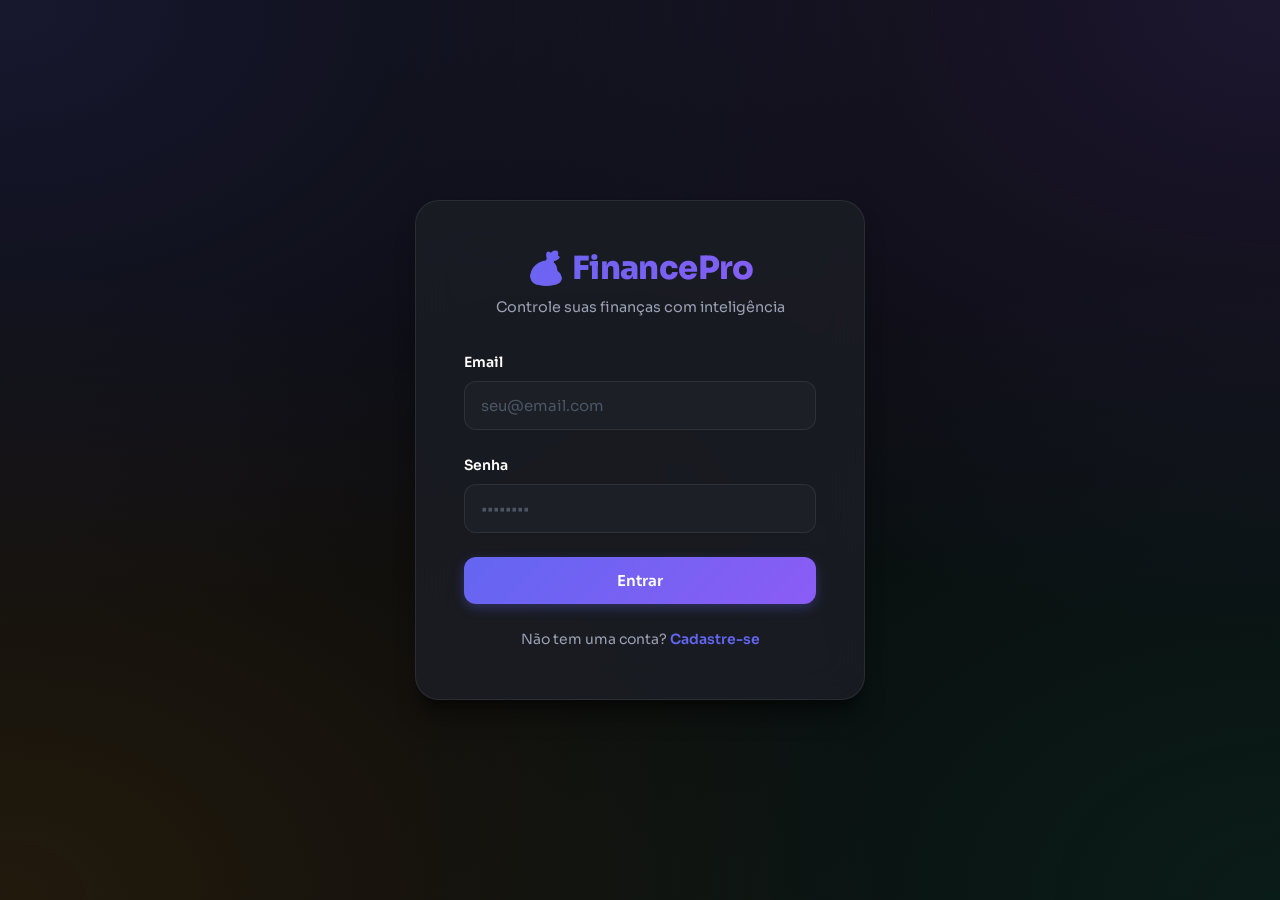
==== frontend/dashboard.html @ 93c3a5b0 "FinancePro completo" ====
<!DOCTYPE html>
<html lang="pt-BR">
<head>
<meta charset="UTF-8">
<meta name="viewport" content="width=device-width, initial-scale=1.0">
<title>Dashboard - FinancePro</title>
<link rel="stylesheet" href="css/style.css">
<style>
:root{
  --bg1:#0A0B0D;--bg2:#13151A;--bg3:#1C1F26;--bg4:#252930;
  --accent:#6366F1;--green:#10B981;--red:#EF4444;--yellow:#F59E0B;--blue:#3B82F6;
  --t1:#fff;--t2:#9BA1B2;--t3:#6B7280;
  --border:rgba(255,255,255,.08);
}
*{margin:0;padding:0;box-sizing:border-box}
body{font-family:'Segoe UI',system-ui,sans-serif;background:var(--bg1);color:var(--t1);min-height:100vh}
a{text-decoration:none;color:inherit}

.layout{display:flex;min-height:100vh}

/* ── SIDEBAR ── */
.sidebar{width:260px;background:rgba(19,21,26,.97);border-right:1px solid var(--border);
  display:flex;flex-direction:column;position:fixed;top:0;left:0;height:100vh;overflow-y:auto;
  padding:1.5rem 1rem;z-index:50;backdrop-filter:blur(20px)}
.sb-logo{font-size:1.4rem;font-weight:800;background:linear-gradient(135deg,#6366F1,#8B5CF6);
  -webkit-background-clip:text;-webkit-text-fill-color:transparent;margin-bottom:4px}
.sb-sub{font-size:.7rem;color:var(--t3);text-transform:uppercase;letter-spacing:.08em;margin-bottom:2rem}
.sb-section-title{font-size:.7rem;color:var(--t3);text-transform:uppercase;letter-spacing:.06em;
  padding:0 .75rem;margin-bottom:.5rem}
.sb-nav{list-style:none;margin-bottom:1.5rem}
.sb-nav li a{display:flex;align-items:center;gap:.75rem;padding:.7rem .75rem;border-radius:.6rem;
  font-size:.9rem;font-weight:500;color:var(--t2);transition:all .2s;cursor:pointer}
.sb-nav li a:hover{background:var(--bg4);color:var(--t1)}
.sb-nav li a.active{background:var(--bg3);color:var(--t1);font-weight:600;border-left:3px solid var(--accent)}
.sb-icon{width:20px;text-align:center;font-size:1.1rem}
.sb-footer{margin-top:auto;border-top:1px solid var(--border);padding-top:1rem}
.sb-user{display:flex;align-items:center;gap:.75rem;padding:.75rem;background:var(--bg3);border-radius:.75rem}
.sb-avatar{width:38px;height:38px;border-radius:50%;background:linear-gradient(135deg,#6366F1,#8B5CF6);
  display:flex;align-items:center;justify-content:center;font-weight:700;font-size:1rem;
  color:#fff;flex-shrink:0;overflow:hidden}
.sb-avatar img{width:100%;height:100%;object-fit:cover;border-radius:50%}
.sb-uname{font-size:.85rem;font-weight:600;white-space:nowrap;overflow:hidden;text-overflow:ellipsis}
.sb-uemail{font-size:.73rem;color:var(--t2);white-space:nowrap;overflow:hidden;text-overflow:ellipsis}

/* ── MAIN ── */
.main{flex:1;margin-left:260px;padding:2rem;min-height:100vh}
.page{display:none}.page.active{display:block}
.page-header{display:flex;align-items:flex-start;justify-content:space-between;
  margin-bottom:1.5rem;gap:1rem;flex-wrap:wrap}
.page-title{font-size:1.8rem;font-weight:800}
.grad{background:linear-gradient(135deg,#6366F1,#8B5CF6);-webkit-background-clip:text;-webkit-text-fill-color:transparent}

/* ── PERIOD SELECTOR ── */
.period-bar{display:flex;align-items:center;gap:.75rem;margin-bottom:1.5rem;flex-wrap:wrap}
.period-tabs{display:flex;background:var(--bg3);border-radius:.75rem;padding:.3rem;gap:.3rem}
.p-tab{padding:.45rem 1rem;border:none;border-radius:.55rem;background:transparent;
  color:var(--t2);font-family:inherit;font-size:.82rem;font-weight:600;cursor:pointer;transition:all .2s;white-space:nowrap}
.p-tab.active{background:var(--accent);color:#fff;box-shadow:0 2px 8px rgba(99,102,241,.4)}
.period-nav{display:flex;align-items:center;gap:.5rem}
.period-nav button{width:32px;height:32px;border:1px solid var(--border);border-radius:.5rem;
  background:var(--bg3);color:var(--t1);cursor:pointer;font-size:1rem;
  display:flex;align-items:center;justify-content:center;transition:all .2s}
.period-nav button:hover{background:var(--bg4);border-color:rgba(255,255,255,.2)}
.period-label{font-weight:700;font-size:.95rem;min-width:200px;text-align:center;
  color:var(--t1);background:var(--bg3);padding:.45rem 1rem;border-radius:.6rem;
  border:1px solid var(--border)}
.period-today{padding:.45rem .9rem;border:1px solid var(--border);border-radius:.55rem;
  background:transparent;color:var(--t2);font-family:inherit;font-size:.8rem;font-weight:600;
  cursor:pointer;transition:all .2s}
.period-today:hover{background:var(--bg3);color:var(--t1)}

/* ── STATS ── */
.stats-grid{display:grid;grid-template-columns:repeat(4,1fr);gap:1rem;margin-bottom:1.5rem}
.stat-card{background:rgba(28,31,38,.9);border:1px solid var(--border);border-radius:1rem;
  padding:1.25rem;transition:transform .2s,border-color .2s,box-shadow .2s;position:relative;overflow:hidden}
.stat-card::after{content:'';position:absolute;top:0;left:0;right:0;height:3px;
  background:var(--card-color,var(--accent));opacity:.7;border-radius:1rem 1rem 0 0}
.stat-card:hover{transform:translateY(-3px);border-color:rgba(255,255,255,.15);box-shadow:0 8px 24px rgba(0,0,0,.3)}
.stat-label{font-size:.7rem;color:var(--t2);text-transform:uppercase;letter-spacing:.06em;font-weight:600;margin-bottom:.5rem}
.stat-icon{width:34px;height:34px;border-radius:.5rem;display:flex;align-items:center;justify-content:center;font-size:1rem}
.stat-value{font-size:1.5rem;font-weight:800;margin:4px 0 3px;font-family:monospace;letter-spacing:-.02em}
.stat-sub{font-size:.75rem;color:var(--t2)}

/* ── CARDS ── */
.card{background:rgba(28,31,38,.9);border:1px solid var(--border);border-radius:1rem;
  padding:1.5rem;backdrop-filter:blur(10px);margin-bottom:1.25rem}
.card-header{display:flex;align-items:flex-start;justify-content:space-between;
  padding-bottom:1rem;margin-bottom:1rem;border-bottom:1px solid var(--border)}
.card-title{font-size:1.05rem;font-weight:700}
.card-sub{font-size:.78rem;color:var(--t2);margin-top:2px}

/* ── MONTH HISTORY ── */
.month-grid{display:grid;grid-template-columns:repeat(auto-fill,minmax(220px,1fr));gap:.85rem}
.month-card{background:var(--bg3);border:1px solid var(--border);border-radius:.85rem;
  padding:1.1rem;cursor:pointer;transition:all .2s}
.month-card:hover{background:var(--bg4);border-color:rgba(255,255,255,.15);transform:translateY(-2px)}
.month-card.current-month{border-color:var(--accent);box-shadow:0 0 0 1px rgba(99,102,241,.3)}
.month-name{font-weight:700;font-size:.95rem;margin-bottom:.6rem}
.month-stats{display:flex;flex-direction:column;gap:.3rem}
.month-row{display:flex;justify-content:space-between;font-size:.8rem}
.month-balance{font-size:1.1rem;font-weight:800;margin-top:.5rem;font-family:monospace}

/* ── BTN ── */
.btn{display:inline-flex;align-items:center;gap:.4rem;padding:.65rem 1.25rem;border:none;
  border-radius:.65rem;font-family:inherit;font-size:.9rem;font-weight:600;cursor:pointer;transition:all .2s}
.btn-primary{background:linear-gradient(135deg,#6366F1,#8B5CF6);color:#fff;box-shadow:0 4px 12px rgba(99,102,241,.3)}
.btn-primary:hover{transform:translateY(-2px);box-shadow:0 6px 18px rgba(99,102,241,.4)}
.btn-success{background:linear-gradient(135deg,#10B981,#059669);color:#fff}
.btn-success:hover{transform:translateY(-2px)}
.btn-sm{padding:.4rem .85rem;font-size:.8rem}
.btn-ghost{background:rgba(255,255,255,.06);color:var(--t2);border:1px solid var(--border)}
.btn-ghost:hover{background:rgba(255,255,255,.1);color:var(--t1)}
.btn-danger{background:rgba(239,68,68,.15);color:var(--red);border:1px solid rgba(239,68,68,.3)}
.btn-danger:hover{background:rgba(239,68,68,.25)}
.btn:disabled{opacity:.5;cursor:not-allowed;transform:none!important}

/* ── FORM ── */
.form-group{margin-bottom:1rem}
.form-label{display:block;font-size:.85rem;font-weight:600;margin-bottom:.4rem}
.form-input{width:100%;padding:.75rem 1rem;background:var(--bg3);border:1px solid var(--border);
  border-radius:.65rem;color:var(--t1);font-family:inherit;font-size:.9rem;
  transition:border-color .2s,box-shadow .2s;outline:none}
.form-input:focus{border-color:rgba(99,102,241,.5);box-shadow:0 0 0 3px rgba(99,102,241,.1)}
.form-input::placeholder{color:var(--t3)}
select.form-input option{background:var(--bg3);color:var(--t1)}

/* ── MODAL ── */
.modal-overlay{position:fixed;inset:0;background:rgba(0,0,0,.78);backdrop-filter:blur(5px);
  display:flex;align-items:center;justify-content:center;z-index:1000;padding:1rem}
.modal-overlay.hidden{display:none!important}
.modal{background:var(--bg2);border:1px solid rgba(255,255,255,.1);border-radius:1.25rem;
  padding:2rem;width:100%;max-width:480px;max-height:90vh;overflow-y:auto;
  box-shadow:0 30px 60px rgba(0,0,0,.7);animation:popIn .25s ease}
@keyframes popIn{from{opacity:0;transform:scale(.93) translateY(12px)}to{opacity:1;transform:scale(1) translateY(0)}}
.modal-header{display:flex;align-items:center;justify-content:space-between;margin-bottom:1.5rem}
.modal-title{font-size:1.25rem;font-weight:700}
.btn-close{width:30px;height:30px;border:none;border-radius:.4rem;background:var(--bg3);
  color:var(--t2);cursor:pointer;font-size:1rem;display:flex;align-items:center;justify-content:center;transition:all .15s}
.btn-close:hover{background:var(--bg4);color:var(--t1)}

/* ── TYPE TOGGLE ── */
.type-toggle{display:flex;gap:.4rem;background:var(--bg3);border-radius:.75rem;padding:.3rem;margin-bottom:1.25rem}
.type-btn{flex:1;padding:.6rem;border:none;border-radius:.55rem;background:transparent;
  color:var(--t2);font-family:inherit;font-size:.9rem;font-weight:600;cursor:pointer;transition:all .2s}
.type-btn.income-active{background:var(--green);color:#fff;box-shadow:0 2px 8px rgba(16,185,129,.3)}
.type-btn.expense-active{background:var(--red);color:#fff;box-shadow:0 2px 8px rgba(239,68,68,.3)}

/* ── TRANSACTION LIST ── */
.tx-list{display:flex;flex-direction:column;gap:.5rem}
.tx-item{display:flex;align-items:center;gap:.85rem;padding:.85rem 1rem;border-radius:.75rem;
  background:var(--bg3);border:1px solid var(--border);transition:all .2s;position:relative}
.tx-item:hover{background:var(--bg4);border-color:rgba(255,255,255,.12);transform:translateX(3px)}
.tx-ico{width:42px;height:42px;border-radius:.55rem;display:flex;align-items:center;justify-content:center;font-size:1.3rem;flex-shrink:0}
.tx-info{flex:1;min-width:0}
.tx-desc{font-weight:600;font-size:.9rem;white-space:nowrap;overflow:hidden;text-overflow:ellipsis}
.tx-meta{font-size:.75rem;color:var(--t2);margin-top:2px}
.tx-val{font-weight:700;font-family:monospace;font-size:.95rem;white-space:nowrap}
.tx-val.income{color:var(--green)}.tx-val.expense{color:var(--red)}
.tx-actions{display:flex;gap:.3rem;opacity:0;transition:opacity .2s}
.tx-item:hover .tx-actions{opacity:1}
.ico-btn{width:28px;height:28px;border:none;border-radius:.35rem;background:rgba(255,255,255,.06);
  color:var(--t2);cursor:pointer;font-size:.8rem;display:flex;align-items:center;justify-content:center;transition:all .15s}
.ico-btn:hover{background:rgba(255,255,255,.1);color:var(--t1)}
.ico-btn.del:hover{background:rgba(239,68,68,.2);color:var(--red)}

/* ── SEARCH ── */
.search-row{display:flex;gap:.75rem;margin-bottom:1rem;flex-wrap:wrap}
.search-row .form-input{min-width:120px}
.search-row input{flex:1}

/* ── CATEGORY ── */
.cat-list{display:flex;flex-direction:column;gap:.6rem}
.cat-item{display:flex;align-items:center;gap:.85rem;padding:.85rem 1rem;border-radius:.75rem;
  background:var(--bg3);border:1px solid var(--border);cursor:pointer;transition:all .2s}
.cat-item:hover{background:var(--bg4)}
.cat-ico{width:38px;height:38px;border-radius:.5rem;display:flex;align-items:center;justify-content:center;font-size:1.25rem}
.cat-name{flex:1;font-weight:600;font-size:.9rem}
.cat-type{font-size:.7rem;padding:.2rem .55rem;border-radius:999px;font-weight:600}
.cat-type.income{background:rgba(16,185,129,.15);color:var(--green)}
.cat-type.expense{background:rgba(239,68,68,.15);color:var(--red)}

/* ── GOAL ── */
.goal-card{padding:1.25rem;background:var(--bg3);border:1px solid var(--border);
  border-radius:.85rem;margin-bottom:.85rem;cursor:pointer;transition:all .2s}
.goal-card:hover{background:var(--bg4);border-color:rgba(255,255,255,.12);transform:translateY(-2px)}
.progress-bar{background:var(--bg2);height:10px;border-radius:999px;overflow:hidden;margin:.6rem 0}
.progress-fill{height:100%;background:linear-gradient(90deg,#10B981,#059669);transition:width .8s ease;border-radius:999px}

/* ── TABS ── */
.tabs{display:flex;gap:.35rem;background:var(--bg3);border-radius:.75rem;padding:.3rem;
  margin-bottom:1.25rem;width:fit-content}
.tab-btn{padding:.45rem 1.1rem;border:none;border-radius:.55rem;background:transparent;
  color:var(--t2);font-family:inherit;font-size:.82rem;font-weight:600;cursor:pointer;transition:all .2s}
.tab-btn.active{background:var(--accent);color:#fff}

/* ── GRID ── */
.grid2{display:grid;grid-template-columns:1fr 1fr;gap:1.25rem;margin-bottom:1.25rem}

/* ── EMPTY ── */
.empty{text-align:center;padding:2.5rem 1rem;color:var(--t3)}
.empty .ico{font-size:2.5rem;display:block;margin-bottom:.75rem}
.empty p{font-size:.88rem;line-height:1.8}

/* ── WEEK DAY BARS ── */
.week-bars{display:flex;gap:.5rem;align-items:flex-end;height:80px;margin-top:.75rem}
.day-bar-wrap{flex:1;display:flex;flex-direction:column;align-items:center;gap:.3rem}
.day-bar-track{flex:1;width:100%;background:var(--bg2);border-radius:.4rem;overflow:hidden;
  display:flex;align-items:flex-end;min-height:8px}
.day-bar-fill{width:100%;background:var(--red);border-radius:.4rem;transition:height .6s ease;min-height:0}
.day-bar-fill.income{background:var(--green)}
.day-label{font-size:.7rem;color:var(--t2);font-weight:600}

/* ── AVATAR ── */
.avatar-wrap{text-align:center;margin-bottom:1.5rem}
.avatar-big{width:100px;height:100px;border-radius:50%;background:linear-gradient(135deg,#6366F1,#8B5CF6);
  display:flex;align-items:center;justify-content:center;font-size:2.5rem;font-weight:700;
  margin:0 auto .75rem;overflow:hidden;cursor:pointer;border:3px solid rgba(99,102,241,.35);transition:border-color .2s}
.avatar-big:hover{border-color:rgba(99,102,241,.8)}
.avatar-big img{width:100%;height:100%;object-fit:cover;border-radius:50%}
#avatarFileInput{display:none}
input[type=color]{width:40px;height:36px;border-radius:.4rem;border:1px solid var(--border);
  background:var(--bg3);cursor:pointer;padding:2px}

/* ── TOAST ── */
.toast-wrap{position:fixed;top:1.25rem;right:1.25rem;z-index:9999;display:flex;flex-direction:column;gap:.65rem}
.toast{display:flex;align-items:center;gap:.75rem;padding:.85rem 1.1rem;
  background:rgba(28,31,38,.97);border:1px solid var(--border);border-radius:.75rem;
  min-width:280px;max-width:340px;box-shadow:0 8px 24px rgba(0,0,0,.5);backdrop-filter:blur(16px);
  animation:toastIn .3s ease}
@keyframes toastIn{from{opacity:0;transform:translateX(60px)}to{opacity:1;transform:translateX(0)}}
.toast.success{border-left:3px solid var(--green)}.toast.error{border-left:3px solid var(--red)}
.toast.info{border-left:3px solid var(--accent)}.toast.warning{border-left:3px solid var(--yellow)}
.toast-ico{font-size:1.1rem;flex-shrink:0}
.toast-title{font-weight:700;font-size:.85rem}
.toast-msg{font-size:.78rem;color:var(--t2);margin-top:1px}

/* ── BADGE ── */
.badge{display:inline-flex;align-items:center;padding:.2rem .6rem;border-radius:999px;font-size:.72rem;font-weight:700}
.badge-green{background:rgba(16,185,129,.15);color:var(--green)}
.badge-red{background:rgba(239,68,68,.15);color:var(--red)}
.badge-blue{background:rgba(99,102,241,.15);color:#818CF8}

@media(max-width:900px){
  .sidebar{transform:translateX(-100%)}.main{margin-left:0}
  .stats-grid{grid-template-columns:1fr 1fr}.grid2{grid-template-columns:1fr}
}
@media(max-width:600px){.stats-grid{grid-template-columns:1fr}}
</style>
</head>
<body>

<div class="toast-wrap" id="toastWrap"></div>

<div class="layout">

<!-- ═══ SIDEBAR ═══ -->
<aside class="sidebar">
  <div class="sb-logo">💰 FinancePro</div>
  <div class="sb-sub">Financial Control</div>

  <div class="sb-section-title">Menu</div>
  <ul class="sb-nav">
    <li><a id="nav-dash"    class="active"><span class="sb-icon">📊</span>Dashboard</a></li>
    <li><a id="nav-tx"                   ><span class="sb-icon">💳</span>Transações</a></li>
    <li><a id="nav-cat"                  ><span class="sb-icon">🏷️</span>Categorias</a></li>
    <li><a id="nav-goals"                ><span class="sb-icon">🎯</span>Metas</a></li>
    <li><a id="nav-profile"              ><span class="sb-icon">👤</span>Perfil</a></li>
  </ul>

  <div class="sb-section-title">Ações</div>
  <ul class="sb-nav">
    <li><a id="nav-new-tx"><span class="sb-icon">➕</span>Nova Transação</a></li>
    <li><a id="nav-logout"><span class="sb-icon">🚪</span>Sair</a></li>
  </ul>

  <div class="sb-footer">
    <div class="sb-user">
      <div class="sb-avatar" id="sbAvatar">U</div>
      <div><div class="sb-uname" id="sbName">—</div><div class="sb-uemail" id="sbEmail">—</div></div>
    </div>
  </div>
</aside>

<!-- ═══ MAIN ═══ -->
<main class="main">

<!-- ══ DASHBOARD ══ -->
<div class="page active" id="page-dash">
  <div class="page-header">
    <div>
      <h1 class="page-title">Olá, <span class="grad" id="dashName">—</span> 👋</h1>
      <p style="color:var(--t2);font-size:.88rem;margin-top:4px" id="dashDate"></p>
    </div>
    <button class="btn btn-primary" id="dash-new-btn">➕ Nova Transação</button>
  </div>

  <!-- PERIOD SELECTOR -->
  <div class="period-bar">
    <div class="period-tabs">
      <button class="p-tab active" data-period="week">📅 Semana</button>
      <button class="p-tab"        data-period="month">📆 Mês</button>
      <button class="p-tab"        data-period="year">📊 Ano</button>
    </div>
    <div class="period-nav">
      <button id="periodPrev" title="Anterior">‹</button>
      <div class="period-label" id="periodLabel">—</div>
      <button id="periodNext" title="Próximo">›</button>
    </div>
    <button class="period-today" id="periodToday">Hoje</button>
  </div>

  <!-- STATS -->
  <div class="stats-grid">
    <div class="stat-card" style="--card-color:var(--accent)">
      <div style="display:flex;justify-content:space-between;align-items:center;margin-bottom:.5rem">
        <span class="stat-label">Saldo do Período</span>
        <div class="stat-icon" style="background:rgba(99,102,241,.2)">💰</div>
      </div>
      <div class="stat-value" id="statBalance">R$ 0,00</div>
      <div class="stat-sub" id="statBalanceSub">Este período</div>
    </div>
    <div class="stat-card" style="--card-color:var(--green)">
      <div style="display:flex;justify-content:space-between;align-items:center;margin-bottom:.5rem">
        <span class="stat-label">Receitas</span>
        <div class="stat-icon" style="background:rgba(16,185,129,.2)">📈</div>
      </div>
      <div class="stat-value" style="color:var(--green)" id="statIncome">R$ 0,00</div>
      <div class="stat-sub" id="statIncomeCount">0 lançamentos</div>
    </div>
    <div class="stat-card" style="--card-color:var(--red)">
      <div style="display:flex;justify-content:space-between;align-items:center;margin-bottom:.5rem">
        <span class="stat-label">Despesas</span>
        <div class="stat-icon" style="background:rgba(239,68,68,.2)">📉</div>
      </div>
      <div class="stat-value" style="color:var(--red)" id="statExpense">R$ 0,00</div>
      <div class="stat-sub" id="statExpenseCount">0 lançamentos</div>
    </div>
    <div class="stat-card" style="--card-color:var(--yellow)">
      <div style="display:flex;justify-content:space-between;align-items:center;margin-bottom:.5rem">
        <span class="stat-label">Comprometido</span>
        <div class="stat-icon" style="background:rgba(245,158,11,.2)">📊</div>
      </div>
      <div class="stat-value" style="color:var(--yellow)" id="statPct">0%</div>
      <div class="stat-sub">Da receita em despesas</div>
    </div>
  </div>

  <!-- WEEK BARS (só aparece no modo semana) -->
  <div class="card" id="weekBarsCard" style="margin-bottom:1.25rem">
    <div class="card-header">
      <div><div class="card-title">Gastos por Dia</div><div class="card-sub">Despesas da semana</div></div>
      <div style="display:flex;gap:.5rem">
        <span class="badge badge-green">● Receita</span>
        <span class="badge badge-red">● Despesa</span>
      </div>
    </div>
    <div class="week-bars" id="weekBars"></div>
    <div style="display:flex;justify-content:space-around;margin-top:.35rem" id="weekLabels"></div>
  </div>

  <div class="grid2">
    <div class="card">
      <div class="card-header">
        <div><div class="card-title">Transações do Período</div><div class="card-sub" id="recentSub">—</div></div>
        <button class="btn btn-ghost btn-sm" id="dash-ver-todas">Ver todas</button>
      </div>
      <div id="recentList"><div class="empty"><span class="ico">⏳</span><p>Carregando...</p></div></div>
    </div>
    <div class="card">
      <div class="card-header">
        <div><div class="card-title">Gastos por Categoria</div><div class="card-sub">Distribuição do período</div></div>
      </div>
      <div id="catChart"><div class="empty"><span class="ico">⏳</span><p>Carregando...</p></div></div>
    </div>
  </div>

  <!-- HISTÓRICO DE MESES -->
  <div class="card" id="monthHistoryCard">
    <div class="card-header">
      <div><div class="card-title">Histórico Mensal</div><div class="card-sub">Clique num mês para analisar</div></div>
    </div>
    <div class="month-grid" id="monthHistory"></div>
  </div>

  <!-- METAS -->
  <div class="card">
    <div class="card-header">
      <div><div class="card-title">Metas Financeiras</div><div class="card-sub">Progresso dos objetivos</div></div>
      <button class="btn btn-ghost btn-sm" id="dash-ver-metas">Ver todas</button>
    </div>
    <div id="dashGoals"><div class="empty"><span class="ico">⏳</span><p>Carregando...</p></div></div>
  </div>
</div>

<!-- ══ TRANSAÇÕES ══ -->
<div class="page" id="page-tx">
  <!-- HEADER -->
  <div class="page-header">
    <div>
      <h1 class="page-title">Minhas <span class="grad">Transações</span></h1>
      <p style="color:var(--t2);font-size:.9rem;margin-top:4px">Histórico completo de movimentações financeiras</p>
    </div>
    <button class="btn btn-primary" id="tx-new-btn">➕ Nova Transação</button>
  </div>

  <!-- RESUMO RÁPIDO DO FILTRO -->
  <div style="display:grid;grid-template-columns:repeat(3,1fr);gap:1rem;margin-bottom:1.25rem">
    <div style="background:rgba(16,185,129,.08);border:1px solid rgba(16,185,129,.2);border-radius:.85rem;padding:1rem 1.25rem;display:flex;align-items:center;gap:.85rem">
      <div style="width:40px;height:40px;border-radius:.6rem;background:rgba(16,185,129,.15);display:flex;align-items:center;justify-content:center;font-size:1.2rem;flex-shrink:0">📈</div>
      <div><div style="font-size:.72rem;color:var(--t2);text-transform:uppercase;letter-spacing:.05em;font-weight:600;margin-bottom:2px">Receitas (filtro)</div>
      <div style="font-size:1.2rem;font-weight:800;color:var(--green);font-family:monospace" id="txSumIncome">R$ 0,00</div></div>
    </div>
    <div style="background:rgba(239,68,68,.08);border:1px solid rgba(239,68,68,.2);border-radius:.85rem;padding:1rem 1.25rem;display:flex;align-items:center;gap:.85rem">
      <div style="width:40px;height:40px;border-radius:.6rem;background:rgba(239,68,68,.15);display:flex;align-items:center;justify-content:center;font-size:1.2rem;flex-shrink:0">📉</div>
      <div><div style="font-size:.72rem;color:var(--t2);text-transform:uppercase;letter-spacing:.05em;font-weight:600;margin-bottom:2px">Despesas (filtro)</div>
      <div style="font-size:1.2rem;font-weight:800;color:var(--red);font-family:monospace" id="txSumExpense">R$ 0,00</div></div>
    </div>
    <div style="background:rgba(99,102,241,.08);border:1px solid rgba(99,102,241,.2);border-radius:.85rem;padding:1rem 1.25rem;display:flex;align-items:center;gap:.85rem">
      <div style="width:40px;height:40px;border-radius:.6rem;background:rgba(99,102,241,.15);display:flex;align-items:center;justify-content:center;font-size:1.2rem;flex-shrink:0">💰</div>
      <div><div style="font-size:.72rem;color:var(--t2);text-transform:uppercase;letter-spacing:.05em;font-weight:600;margin-bottom:2px">Saldo (filtro)</div>
      <div style="font-size:1.2rem;font-weight:800;font-family:monospace" id="txSumBalance">R$ 0,00</div></div>
    </div>
  </div>

  <!-- FILTROS -->
  <div class="card" style="margin-bottom:1rem;padding:1.1rem 1.25rem">
    <div style="display:flex;gap:.75rem;flex-wrap:wrap;align-items:center">
      <div style="flex:1;min-width:200px;position:relative">
        <span style="position:absolute;left:.9rem;top:50%;transform:translateY(-50%);color:var(--t3);font-size:.95rem">🔍</span>
        <input type="text" id="txSearch" class="form-input" placeholder="Pesquisar por descrição ou categoria..." style="padding-left:2.4rem">
      </div>
      <select id="txFilterType" class="form-input" style="width:160px">
        <option value="">Todos os tipos</option>
        <option value="income">📈 Receitas</option>
        <option value="expense">📉 Despesas</option>
      </select>
      <select id="txFilterMonth" class="form-input" style="width:195px">
        <option value="">Todos os meses</option>
      </select>
      <button id="txClearFilters" class="btn btn-ghost btn-sm" style="white-space:nowrap">✕ Limpar</button>
    </div>
    <!-- CONTADOR -->
    <div style="margin-top:.75rem;padding-top:.75rem;border-top:1px solid var(--border);display:flex;align-items:center;justify-content:space-between">
      <span style="font-size:.8rem;color:var(--t2)" id="txCount">0 transações encontradas</span>
      <div style="display:flex;gap:.5rem">
        <button id="txViewList" class="btn btn-ghost btn-sm active-view" title="Lista">☰ Lista</button>
        <button id="txViewGroup" class="btn btn-ghost btn-sm" title="Agrupado">📅 Por mês</button>
      </div>
    </div>
  </div>

  <!-- LISTA -->
  <div id="allTxList">
    <div class="empty"><span class="ico">⏳</span><p>Carregando...</p></div>
  </div>
</div>

<!-- ══ CATEGORIAS ══ -->
<div class="page" id="page-cat">
  <div class="page-header">
    <div><h1 class="page-title">Minhas <span class="grad">Categorias</span></h1>
         <p style="color:var(--t2);font-size:.9rem;margin-top:4px">Gerencie suas categorias</p></div>
    <button class="btn btn-primary" id="cat-new-btn">➕ Nova Categoria</button>
  </div>
  <div class="tabs">
    <button class="tab-btn active" data-tab="all">Todas</button>
    <button class="tab-btn" data-tab="income">Receitas</button>
    <button class="tab-btn" data-tab="expense">Despesas</button>
  </div>
  <div class="card"><div id="catList"></div></div>
</div>

<!-- ══ METAS ══ -->
<div class="page" id="page-goals">
  <div class="page-header">
    <div><h1 class="page-title">Minhas <span class="grad">Metas</span></h1>
         <p style="color:var(--t2);font-size:.9rem;margin-top:4px">Objetivos financeiros</p></div>
    <button class="btn btn-primary" id="goal-new-btn">➕ Nova Meta</button>
  </div>
  <div id="goalsList"></div>
</div>

<!-- ══ PERFIL ══ -->
<div class="page" id="page-profile">
  <div class="page-header">
    <div><h1 class="page-title">Meu <span class="grad">Perfil</span></h1>
         <p style="color:var(--t2);font-size:.9rem;margin-top:4px">Gerencie suas informações</p></div>
  </div>
  <div style="max-width:620px">
    <div class="card" style="margin-bottom:1rem">
      <div class="card-header"><div><div class="card-title">Informações Pessoais</div></div></div>
      <div class="avatar-wrap">
        <div class="avatar-big" id="profileAvatarBig" title="Clique para alterar foto">U</div>
        <input type="file" id="avatarFileInput" accept="image/*">
        <button class="btn btn-ghost btn-sm" onclick="document.getElementById('avatarFileInput').click()">📷 Alterar Foto</button>
      </div>
      <div class="form-group"><label class="form-label">Nome Completo</label><input type="text" id="profileName" class="form-input"></div>
      <div class="form-group"><label class="form-label">Email</label><input type="email" id="profileEmail" class="form-input"></div>
      <button class="btn btn-primary" id="saveProfileBtn">💾 Salvar Alterações</button>
    </div>
    <div class="card" style="border-color:rgba(239,68,68,.3)">
      <div class="card-header"><div><div class="card-title" style="color:var(--red)">Zona de Perigo</div></div></div>
      <button class="btn btn-danger" id="logoutAllBtn">🚪 Sair da Conta</button>
    </div>
  </div>
</div>

</main>
</div>

<!-- ═══ MODAL TRANSAÇÃO ═══ -->
<div class="modal-overlay hidden" id="txModal">
  <div class="modal">
    <div class="modal-header">
      <h3 class="modal-title" id="txModalTitle">Nova Transação</h3>
      <button class="btn-close" id="txModalClose">✕</button>
    </div>
    <div class="type-toggle">
      <button class="type-btn income-active" id="btnIncome">📈 Receita</button>
      <button class="type-btn"               id="btnExpense">📉 Despesa</button>
    </div>
    <!-- AVISO DO PERÍODO ATIVO -->
    <div id="txPeriodBadge" style="
      display:flex;align-items:center;gap:.5rem;
      background:rgba(99,102,241,.12);border:1px solid rgba(99,102,241,.25);
      border-radius:.6rem;padding:.55rem .9rem;margin-bottom:1rem;font-size:.82rem;
    ">
      <span>📆</span>
      <span>Lançando em: <strong id="txPeriodLabel" style="color:#818CF8">—</strong></span>
    </div>
    <form id="txForm">
      <input type="hidden" id="txId">
      <div class="form-group"><label class="form-label">Categoria</label>
        <select id="txCat" class="form-input" required><option value="">Selecione...</option></select></div>
      <div class="form-group"><label class="form-label">Descrição</label>
        <input type="text" id="txDesc" class="form-input" placeholder="Ex: Salário mensal" required></div>
      <div class="form-group"><label class="form-label">Valor (R$)</label>
        <input type="number" id="txAmt" class="form-input" placeholder="0,00" step="0.01" min="0.01" required></div>
      <div class="form-group"><label class="form-label">Data</label>
        <input type="date" id="txDate" class="form-input" required></div>
      <div style="display:flex;gap:.65rem">
        <button type="submit" class="btn btn-primary" style="flex:1" id="txSubmit">Adicionar</button>
        <button type="button" class="btn btn-ghost" id="txCancel">Cancelar</button>
      </div>
    </form>
  </div>
</div>

<!-- ═══ MODAL CATEGORIA ═══ -->
<div class="modal-overlay hidden" id="catModal">
  <div class="modal">
    <div class="modal-header">
      <h3 class="modal-title" id="catModalTitle">Nova Categoria</h3>
      <button class="btn-close" id="catModalClose">✕</button>
    </div>
    <form id="catForm">
      <input type="hidden" id="catId">
      <div class="form-group"><label class="form-label">Nome</label>
        <input type="text" id="catName" class="form-input" placeholder="Ex: Alimentação" required></div>
      <div class="form-group"><label class="form-label">Tipo</label>
        <select id="catType" class="form-input">
          <option value="expense">Despesa</option>
          <option value="income">Receita</option>
        </select></div>
      <div class="form-group"><label class="form-label">Ícone (emoji)</label>
        <input type="text" id="catIcon" class="form-input" placeholder="💰" maxlength="4" style="font-size:1.4rem;text-align:center"></div>
      <div class="form-group"><label class="form-label">Cor</label>
        <div style="display:flex;align-items:center;gap:.75rem">
          <input type="color" id="catColor" value="#6366F1">
          <span style="font-size:.85rem;color:var(--t2)">Escolha a cor da categoria</span>
        </div></div>
      <div style="display:flex;gap:.65rem">
        <button type="submit" class="btn btn-primary" style="flex:1">Salvar</button>
        <button type="button" class="btn btn-ghost" id="catCancel">Cancelar</button>
        <button type="button" class="btn btn-danger hidden" id="catDelete">🗑️</button>
      </div>
    </form>
  </div>
</div>

<!-- ═══ MODAL META ═══ -->
<div class="modal-overlay hidden" id="goalModal">
  <div class="modal">
    <div class="modal-header">
      <h3 class="modal-title" id="goalModalTitle">Nova Meta</h3>
      <button class="btn-close" id="goalModalClose">✕</button>
    </div>
    <form id="goalForm">
      <input type="hidden" id="goalId">
      <div class="form-group"><label class="form-label">Título</label>
        <input type="text" id="goalTitle" class="form-input" placeholder="Ex: Viagem para Europa" required></div>
      <div class="form-group"><label class="form-label">Descrição</label>
        <input type="text" id="goalDesc" class="form-input" placeholder="Opcional"></div>
      <div class="form-group"><label class="form-label">Valor Alvo (R$)</label>
        <input type="number" id="goalTarget" class="form-input" placeholder="0,00" step="0.01" min="0.01" required></div>
      <div class="form-group"><label class="form-label">Valor Atual (R$)</label>
        <input type="number" id="goalCurrent" class="form-input" placeholder="0,00" step="0.01" min="0" value="0"></div>
      <div class="form-group"><label class="form-label">Data Limite</label>
        <input type="date" id="goalDeadline" class="form-input"></div>
      <div style="display:flex;gap:.65rem">
        <button type="submit" class="btn btn-primary" style="flex:1">Salvar</button>
        <button type="button" class="btn btn-ghost" id="goalCancel">Cancelar</button>
        <button type="button" class="btn btn-danger hidden" id="goalDelete">🗑️</button>
      </div>
    </form>
  </div>
</div>

<script>
// ════════════════════════════════════════════════════
// STORAGE LOCAL
// ════════════════════════════════════════════════════
const API='http://localhost:5000/api';
function ls(k,d){try{const v=localStorage.getItem(k);return v?JSON.parse(v):d;}catch(e){return d;}}
function lsSet(k,v){localStorage.setItem(k,JSON.stringify(v));}

function getTx()    {return ls('fp_tx',[]);}
function getCats()  {return ls('fp_cats',defaultCats());}
function getGoals() {return ls('fp_goals',[]);}
function getProf()  {return ls('fp_prof',{name:'',email:'',avatar:''});}
function saveTx(d)  {lsSet('fp_tx',d);}
function saveCats(d){lsSet('fp_cats',d);}
function saveGoals(d){lsSet('fp_goals',d);}
function saveProf(d){lsSet('fp_prof',d);}

function defaultCats(){return[
  {id:1,name:'Salário',type:'income',icon:'💰',color:'#10B981'},
  {id:2,name:'Freelance',type:'income',icon:'💼',color:'#3B82F6'},
  {id:3,name:'Investimentos',type:'income',icon:'📈',color:'#8B5CF6'},
  {id:4,name:'Outros Ganhos',type:'income',icon:'💵',color:'#06B6D4'},
  {id:5,name:'Alimentação',type:'expense',icon:'🍔',color:'#EF4444'},
  {id:6,name:'Transporte',type:'expense',icon:'🚗',color:'#F59E0B'},
  {id:7,name:'Lazer',type:'expense',icon:'🎮',color:'#EC4899'},
  {id:8,name:'Saúde',type:'expense',icon:'🏥',color:'#14B8A6'},
  {id:9,name:'Compras',type:'expense',icon:'🛒',color:'#6366F1'},
  {id:10,name:'Educação',type:'expense',icon:'📚',color:'#8B5CF6'},
  {id:11,name:'Moradia',type:'expense',icon:'🏠',color:'#64748B'},
  {id:12,name:'Outros',type:'expense',icon:'📝',color:'#94A3B8'},
];}

function nextId(arr){return arr.length?Math.max(...arr.map(x=>x.id||0))+1:1;}
function uid(){return Date.now()+'_'+Math.random().toString(36).slice(2,6);}

// ════════════════════════════════════════
// AUTH
// ════════════════════════════════════════
function getToken(){return localStorage.getItem('token');}
function getAuthUser(){try{return JSON.parse(localStorage.getItem('user'));}catch(e){return null;}}
if(!getToken()){window.location.href='login.html';}

// ════════════════════════════════════════
// UTILITÁRIOS
// ════════════════════════════════════════
const fmt =v=>new Intl.NumberFormat('pt-BR',{style:'currency',currency:'BRL'}).format(v||0);
const fmtD=d=>{try{return new Intl.DateTimeFormat('pt-BR').format(new Date(d+'T12:00:00'));}catch(e){return d||'';}};
const esc =s=>String(s||'').replace(/&/g,'&amp;').replace(/</g,'&lt;').replace(/>/g,'&gt;');

// ════════════════════════════════════════
// TOAST
// ════════════════════════════════════════
function toast(type,title,msg){
  const icons={success:'✅',error:'❌',info:'ℹ️',warning:'⚠️'};
  const el=document.createElement('div');
  el.className='toast '+type;
  el.innerHTML=`<div class="toast-ico">${icons[type]||'ℹ️'}</div>
    <div><div class="toast-title">${title}</div><div class="toast-msg">${msg||''}</div></div>`;
  document.getElementById('toastWrap').appendChild(el);
  setTimeout(()=>el.remove(),4500);
}

// ════════════════════════════════════════
// API (com fallback silencioso)
// ════════════════════════════════════════
async function apiFetch(path,opts){
  try{
    const r=await fetch(API+path,{
      method:opts?.method||'GET',
      headers:{'Content-Type':'application/json','Authorization':'Bearer '+getToken()},
      body:opts?.body
    });
    if(!r.ok){const e=await r.json();throw new Error(e.error||'Erro');}
    return{ok:true,data:await r.json()};
  }catch(e){return{ok:false,error:e.message};}
}

// ════════════════════════════════════════
// ██████ PERÍODO ██████
// ════════════════════════════════════════
let periodMode   = 'month'; // 'week' | 'month' | 'year'
let periodOffset = 0;       // 0 = atual, -1 = anterior, +1 = próximo

// Converte Date local para string YYYY-MM-DD sem problema de timezone
function toDateStr(d){
  return d.getFullYear()+'-'+String(d.getMonth()+1).padStart(2,'0')+'-'+String(d.getDate()).padStart(2,'0');
}

// Retorna {startStr, endStr, label, mode}  — datas como string YYYY-MM-DD
function getPeriodRange(){
  const now=new Date();
  if(periodMode==='week'){
    const dow=now.getDay();
    const diffToMon=dow===0?-6:1-dow;
    const mon=new Date(now);mon.setDate(now.getDate()+diffToMon+(periodOffset*7));
    const sun=new Date(mon);sun.setDate(mon.getDate()+6);
    const startStr=toDateStr(mon);
    const endStr=toDateStr(sun);
    const opts={day:'2-digit',month:'short'};
    const label=mon.toLocaleDateString('pt-BR',opts)+' – '+sun.toLocaleDateString('pt-BR',opts);
    return{startStr,endStr,label:'📅 '+label,mode:'week',mondayStr:startStr};
  }
  if(periodMode==='month'){
    const base=new Date(now.getFullYear(),now.getMonth()+periodOffset,1);
    const y=base.getFullYear(),m=base.getMonth();
    const startStr=y+'-'+String(m+1).padStart(2,'0')+'-01';
    const lastDay=new Date(y,m+1,0).getDate();
    const endStr=y+'-'+String(m+1).padStart(2,'0')+'-'+String(lastDay).padStart(2,'0');
    const label=base.toLocaleDateString('pt-BR',{month:'long',year:'numeric'});
    return{startStr,endStr,label:'📆 '+label.charAt(0).toUpperCase()+label.slice(1),mode:'month',year:y,month:m};
  }
  const year=now.getFullYear()+periodOffset;
  return{startStr:year+'-01-01',endStr:year+'-12-31',label:'📊 '+year,mode:'year'};
}

// Filtra transações pelo período — compara YYYY-MM-DD como string (seguro)
function getTxInPeriod(){
  const {startStr,endStr}=getPeriodRange();
  return getTx().filter(t=>{
    if(!t.date)return false;
    const d=t.date.slice(0,10);
    return d>=startStr && d<=endStr;
  });
}

// Atualiza label e re-renderiza
function applyPeriod(){
  const {label}=getPeriodRange(); // label sempre presente
  document.getElementById('periodLabel').textContent=label;
  renderDashboard();
}

// Botões período
document.querySelectorAll('.p-tab').forEach(btn=>{
  btn.addEventListener('click',()=>{
    document.querySelectorAll('.p-tab').forEach(b=>b.classList.remove('active'));
    btn.classList.add('active');
    periodMode=btn.dataset.period;
    periodOffset=0;
    applyPeriod();
  });
});
document.getElementById('periodPrev' ).addEventListener('click',()=>{periodOffset--;applyPeriod();});
document.getElementById('periodNext' ).addEventListener('click',()=>{periodOffset++;applyPeriod();});
document.getElementById('periodToday').addEventListener('click',()=>{periodOffset=0;applyPeriod();});

// ════════════════════════════════════════
// RENDER DASHBOARD
// ════════════════════════════════════════
function renderDashboard(){
  const txs    = getTxInPeriod();
  const range  = getPeriodRange();
  const income  = txs.filter(t=>t.type==='income' ).reduce((s,t)=>s+parseFloat(t.amount||0),0);
  const expense = txs.filter(t=>t.type==='expense').reduce((s,t)=>s+parseFloat(t.amount||0),0);
  const balance = income-expense;
  const pct     = income>0?Math.round(expense/income*100):0;

  document.getElementById('statBalance'     ).textContent=fmt(balance);
  document.getElementById('statIncome'      ).textContent=fmt(income);
  document.getElementById('statExpense'     ).textContent=fmt(expense);
  document.getElementById('statPct'         ).textContent=pct+'%';
  document.getElementById('statIncomeCount' ).textContent=txs.filter(t=>t.type==='income').length+' lançamentos';
  document.getElementById('statExpenseCount').textContent=txs.filter(t=>t.type==='expense').length+' lançamentos';
  document.getElementById('statBalanceSub'  ).textContent=balance>=0?'✅ Saldo positivo':'⚠️ Saldo negativo';
  document.getElementById('statBalance'     ).style.color=balance>=0?'var(--green)':'var(--red)';
  document.getElementById('recentSub'       ).textContent=txs.length+' transações no período';

  // Semana: barras por dia
  const weekCard=document.getElementById('weekBarsCard');
  if(range.mode==='week'){
    weekCard.style.display='block';
    renderWeekBars(range.mondayStr);
  } else {
    weekCard.style.display='none';
  }

  // Histórico mensal (sempre visível)
  renderMonthHistory();

  // Recentes
  renderRecentList(txs);

  // Por categoria
  renderCatChart(txs);

  // Metas
  renderDashGoals();
}

function renderWeekBars(mondayStr){
  const days=['Seg','Ter','Qua','Qui','Sex','Sáb','Dom'];
  const barsEl=document.getElementById('weekBars');
  const allTx=getTx();
  // Constrói Date local a partir da string para evitar timezone
  const [my,mm,md]=mondayStr.split('-').map(Number);
  const monday=new Date(my,mm-1,md);

  // Coleta dados dos 7 dias
  const data=days.map((_,i)=>{
    const d=new Date(monday);d.setDate(monday.getDate()+i);
    const dStr=toDateStr(d);
    const dayTx=allTx.filter(t=>t.date===dStr);
    return{
      label:days[i],
      income:dayTx.filter(t=>t.type==='income').reduce((s,t)=>s+parseFloat(t.amount||0),0),
      expense:dayTx.filter(t=>t.type==='expense').reduce((s,t)=>s+parseFloat(t.amount||0),0)
    };
  });

  const maxVal=Math.max(...data.map(d=>Math.max(d.income,d.expense)),1);

  barsEl.innerHTML=data.map(d=>{
    const expH=Math.round(d.expense/maxVal*100);
    const incH=Math.round(d.income/maxVal*100);
    const today=new Date().toLocaleDateString('pt-BR',{weekday:'short'}).slice(0,3);
    const isToday=d.label.toLowerCase()===today.toLowerCase();
    return `<div class="day-bar-wrap" title="${d.label}: Receita ${fmt(d.income)} | Despesa ${fmt(d.expense)}">
      <div style="display:flex;gap:2px;flex:1;width:100%;align-items:flex-end">
        <div style="flex:1;background:var(--bg2);border-radius:.3rem;overflow:hidden;display:flex;align-items:flex-end;min-height:8px">
          <div style="width:100%;height:${incH}%;background:var(--green);border-radius:.3rem;min-height:${d.income>0?4:0}px;transition:height .6s ease"></div>
        </div>
        <div style="flex:1;background:var(--bg2);border-radius:.3rem;overflow:hidden;display:flex;align-items:flex-end;min-height:8px">
          <div style="width:100%;height:${expH}%;background:var(--red);border-radius:.3rem;min-height:${d.expense>0?4:0}px;transition:height .6s ease"></div>
        </div>
      </div>
      <div style="font-size:.68rem;color:${isToday?'var(--accent)':'var(--t2)'};font-weight:${isToday?700:500};margin-top:.25rem">${d.label}</div>
    </div>`;
  }).join('');
}

function renderMonthHistory(){
  const allTx=getTx();
  const now=new Date();
  const el=document.getElementById('monthHistory');

  if(!allTx.length){
    el.innerHTML='<p style="color:var(--t2);font-size:.85rem">Nenhuma transação registrada ainda.</p>';
    return;
  }

  // Descobre o mês mais antigo E o mês mais futuro entre todas as transações
  const dateStrs=allTx.map(t=>t.date?t.date.slice(0,7):null).filter(Boolean);
  const minYM=dateStrs.reduce((a,b)=>a<b?a:b); // ex: "2026-04"
  const maxYM=dateStrs.reduce((a,b)=>a>b?a:b); // ex: "2026-07"

  // Garante que o mês atual sempre aparece
  const nowYM=now.getFullYear()+'-'+String(now.getMonth()+1).padStart(2,'0');
  const startYM=minYM<nowYM?minYM:nowYM;
  const endYM  =maxYM>nowYM?maxYM:nowYM;

  // Gera lista de todos os meses entre startYM e endYM
  const months=[];
  let [sy,sm]=startYM.split('-').map(Number);
  const [ey,em]=endYM.split('-').map(Number);
  while(sy<ey||(sy===ey&&sm<=em)){
    months.push({year:sy,month:sm-1});
    sm++;if(sm>12){sm=1;sy++;}
  }
  // Mais recente primeiro
  months.reverse();

  el.innerHTML=months.map(({year,month})=>{
    const mStartStr=year+'-'+String(month+1).padStart(2,'0')+'-01';
    const mLastDay=new Date(year,month+1,0).getDate();
    const mEndStr=year+'-'+String(month+1).padStart(2,'0')+'-'+String(mLastDay).padStart(2,'0');
    const mTx=allTx.filter(t=>{
      if(!t.date)return false;
      const d=t.date.slice(0,10);
      return d>=mStartStr&&d<=mEndStr;
    });
    if(!mTx.length)return ''; // Sem dados, não exibir

    const income =mTx.filter(t=>t.type==='income' ).reduce((s,t)=>s+parseFloat(t.amount||0),0);
    const expense=mTx.filter(t=>t.type==='expense').reduce((s,t)=>s+parseFloat(t.amount||0),0);
    const bal=income-expense;
    const isCurrentMonth=year===now.getFullYear()&&month===now.getMonth();
    const isFuture=year>now.getFullYear()||(year===now.getFullYear()&&month>now.getMonth());
    const label=new Date(year,month,1).toLocaleDateString('pt-BR',{month:'long',year:'numeric'});
    const labelShort=label.charAt(0).toUpperCase()+label.slice(1);
    const prefix=isCurrentMonth?'🔵 ':isFuture?'🟢 ':'';

    return `<div class="month-card${isCurrentMonth?' current-month':''}"
      style="${isFuture?'border-color:rgba(16,185,129,.35);':''}"
      onclick="jumpToMonth(${year},${month})" title="Ir para ${labelShort}">
      <div class="month-name">${prefix}<b>${labelShort}</b>${isFuture?'<span style="font-size:.68rem;color:var(--green);margin-left:.35rem;font-weight:600">FUTURO</span>':''}</div>
      <div class="month-stats">
        <div class="month-row"><span style="color:var(--green)">📈 Receitas</span><span style="font-weight:700;color:var(--green)">${fmt(income)}</span></div>
        <div class="month-row"><span style="color:var(--red)">📉 Despesas</span><span style="font-weight:700;color:var(--red)">${fmt(expense)}</span></div>
        <div class="month-row"><span style="color:var(--t2)">${mTx.length} lançamento(s)</span></div>
      </div>
      <div class="month-balance" style="color:${bal>=0?'var(--green)':'var(--red)'}">${fmt(bal)}</div>
    </div>`;
  }).filter(Boolean).join('');

  if(!el.innerHTML) el.innerHTML='<p style="color:var(--t2);font-size:.85rem">Nenhuma transação registrada ainda.</p>';
}

function jumpToMonth(year,month){
  // Mudar para modo mês e calcular offset
  const now=new Date();
  periodMode='month';
  periodOffset=(year-now.getFullYear())*12+(month-now.getMonth());
  document.querySelectorAll('.p-tab').forEach(b=>{
    b.classList.toggle('active',b.dataset.period==='month');
  });
  applyPeriod();
  window.scrollTo({top:0,behavior:'smooth'});
  toast('info','Período alterado',`Analisando ${new Date(year,month,1).toLocaleDateString('pt-BR',{month:'long',year:'numeric'})}`);
}

function renderRecentList(txs){
  const el=document.getElementById('recentList');
  if(!txs.length){
    el.innerHTML='<div class="empty"><span class="ico">💸</span><p>Nenhuma transação neste período<br><small>Adicione uma nova transação</small></p></div>';
    return;
  }
  const sorted=[...txs].sort((a,b)=>new Date(b.date)-new Date(a.date));
  el.innerHTML='<div class="tx-list">'+sorted.slice(0,8).map(t=>`
    <div class="tx-item">
      <div class="tx-ico" style="background:${t.color||'#6366F1'}22;color:${t.color||'#6366F1'}">${t.icon||'💰'}</div>
      <div class="tx-info"><div class="tx-desc">${esc(t.description)}</div>
        <div class="tx-meta">${esc(t.category_name||'')} • ${fmtD(t.date)}</div></div>
      <div class="tx-val ${t.type}">${t.type==='income'?'+':'-'} ${fmt(t.amount)}</div>
    </div>`).join('')+'</div>';
}

function renderCatChart(txs){
  const el=document.getElementById('catChart');
  const expTxs=txs.filter(t=>t.type==='expense');
  if(!expTxs.length){el.innerHTML='<div class="empty"><span class="ico">📊</span><p>Sem despesas no período</p></div>';return;}
  const map={};
  expTxs.forEach(t=>{const k=t.category_name||'Outros';if(!map[k])map[k]={total:0,count:0,icon:t.icon||'💰',color:t.color||'#6366F1'};map[k].total+=parseFloat(t.amount||0);map[k].count++;});
  const entries=Object.entries(map).sort((a,b)=>b[1].total-a[1].total);
  const total=entries.reduce((s,[,v])=>s+v.total,0);
  el.innerHTML=entries.slice(0,6).map(([name,v])=>{
    const pct=total>0?(v.total/total*100).toFixed(1):0;
    return `<div style="margin-bottom:.9rem">
      <div style="display:flex;justify-content:space-between;margin-bottom:.3rem">
        <span style="display:flex;align-items:center;gap:.4rem;font-weight:600;font-size:.88rem">${v.icon} ${esc(name)}</span>
        <span style="font-weight:700;font-family:monospace;font-size:.88rem">${fmt(v.total)}</span>
      </div>
      <div style="background:var(--bg1);height:7px;border-radius:999px;overflow:hidden">
        <div style="width:${pct}%;height:100%;background:${v.color};transition:width .7s ease;border-radius:999px"></div>
      </div>
      <div style="font-size:.73rem;color:var(--t2);margin-top:.2rem">${pct}% • ${v.count} lançamento(s)</div>
    </div>`;
  }).join('');
}

function renderDashGoals(){
  const goals=getGoals();
  const el=document.getElementById('dashGoals');
  if(!goals.length){
    el.innerHTML='<div class="empty"><span class="ico">🎯</span><p>Nenhuma meta cadastrada<br><button onclick="showPage(\'goals\')" class="btn btn-ghost btn-sm" style="margin-top:.5rem">Criar meta →</button></p></div>';
    return;
  }
  el.innerHTML=goals.slice(0,3).map(g=>{
    const pct=Math.min(parseFloat(g.current||0)/parseFloat(g.target||1)*100,100).toFixed(1);
    return `<div class="goal-card" onclick="openGoalModal(getGoalById('${g.id}'))">
      <div style="display:flex;justify-content:space-between;align-items:center">
        <span style="font-weight:700">${esc(g.title)}</span>
        <span style="font-weight:800;color:var(--green);font-size:1.1rem">${pct}%</span>
      </div>
      <div class="progress-bar"><div class="progress-fill" style="width:${pct}%"></div></div>
      <div style="display:flex;justify-content:space-between;font-size:.78rem;color:var(--t2)">
        <span>${fmt(g.current)} de ${fmt(g.target)}</span>
        <span>Faltam ${fmt(Math.max(0,g.target-g.current))}</span>
      </div></div>`;
  }).join('');
}

// ════════════════════════════════════════
// NAVEGAÇÃO
// ════════════════════════════════════════
const PAGES=['dash','tx','cat','goals','profile'];
function showPage(id){
  PAGES.forEach(p=>{
    document.getElementById('page-'+p).classList.toggle('active',p===id);
    const n=document.getElementById('nav-'+p);
    if(n)n.classList.toggle('active',p===id);
  });
  if(id==='tx')      renderAllTx();
  if(id==='cat')     renderCats();
  if(id==='goals')   renderGoals();
  if(id==='profile') updateProfilePage();
}

PAGES.forEach(p=>{
  const n=document.getElementById('nav-'+p);
  if(n)n.addEventListener('click',e=>{e.preventDefault();showPage(p);});
});
document.getElementById('nav-new-tx'    ).addEventListener('click',e=>{e.preventDefault();openTxModal();});
document.getElementById('nav-logout'    ).addEventListener('click',e=>{e.preventDefault();doLogout();});
document.getElementById('dash-ver-todas').addEventListener('click',()=>showPage('tx'));
document.getElementById('dash-ver-metas').addEventListener('click',()=>showPage('goals'));
document.getElementById('logoutAllBtn'  ).addEventListener('click',()=>doLogout());

function doLogout(){localStorage.removeItem('token');localStorage.removeItem('user');window.location.href='login.html';}

// ════════════════════════════════════════
// MODAL TRANSAÇÃO
// ════════════════════════════════════════
let txType='income';

function openTxModal(tx){
  document.getElementById('txForm').reset();
  document.getElementById('txId').value='';
  txType='income';setTxType('income');
  populateTxCatSelect('income');
  // Mostrar para qual período esta transação vai
  const _pr=getPeriodRange();
  const _pl=document.getElementById('txPeriodLabel');
  if(_pl) _pl.textContent=_pr.label.replace(/^[📅📆📊] /,'');
  if(tx){
    document.getElementById('txModalTitle').textContent='Editar Transação';
    document.getElementById('txSubmit').textContent='Salvar';
    document.getElementById('txId').value=tx.id;
    document.getElementById('txDesc').value=tx.description||'';
    document.getElementById('txAmt').value=tx.amount||'';
    document.getElementById('txDate').value=(tx.date||'').split('T')[0];
    txType=tx.type||'income';setTxType(txType);populateTxCatSelect(txType);
    setTimeout(()=>{document.getElementById('txCat').value=tx.category_id;},70);
  }else{
    document.getElementById('txModalTitle').textContent='Nova Transação';
    document.getElementById('txSubmit').textContent='Adicionar';
    // Data padrão = dia 1 do período visualizado (ou hoje se for o período atual)
    const _r=getPeriodRange();
    let _defaultDate;
    if(periodOffset===0){
      // Período atual: usar hoje
      _defaultDate=toDateStr(new Date());
    } else {
      // Outro período: usar o primeiro dia do período
      _defaultDate=_r.startStr;
    }
    document.getElementById('txDate').value=_defaultDate;
  }
  document.getElementById('txModal').classList.remove('hidden');
}
function closeTxModal(){document.getElementById('txModal').classList.add('hidden');}
function setTxType(t){
  txType=t;
  document.getElementById('btnIncome' ).className='type-btn'+(t==='income' ?' income-active' :'');
  document.getElementById('btnExpense').className='type-btn'+(t==='expense'?' expense-active':'');
}
function populateTxCatSelect(type){
  const sel=document.getElementById('txCat');
  const cats=getCats().filter(c=>c.type===type);
  sel.innerHTML=cats.length
    ?cats.map(c=>`<option value="${c.id}">${c.icon} ${esc(c.name)}</option>`).join('')
    :'<option value="">Sem categorias — crie uma primeiro</option>';
}

document.getElementById('txModalClose').addEventListener('click',closeTxModal);
document.getElementById('txCancel'    ).addEventListener('click',closeTxModal);
document.getElementById('txModal'     ).addEventListener('click',e=>{if(e.target===e.currentTarget)closeTxModal();});
document.getElementById('btnIncome'   ).addEventListener('click',()=>{setTxType('income');populateTxCatSelect('income');});
document.getElementById('btnExpense'  ).addEventListener('click',()=>{setTxType('expense');populateTxCatSelect('expense');});
document.getElementById('dash-new-btn').addEventListener('click',()=>openTxModal());
document.getElementById('tx-new-btn'  ).addEventListener('click',()=>openTxModal());

document.getElementById('txForm').addEventListener('submit',async e=>{
  e.preventDefault();
  const id   =document.getElementById('txId').value;
  const catId=parseInt(document.getElementById('txCat').value)||0;
  const desc =document.getElementById('txDesc').value.trim();
  const amt  =parseFloat(document.getElementById('txAmt').value)||0;
  const date =document.getElementById('txDate').value;
  if(!catId){toast('error','Atenção','Selecione uma categoria');return;}
  if(!desc) {toast('error','Atenção','Informe a descrição');return;}
  if(amt<=0){toast('error','Atenção','Informe um valor válido');return;}
  if(!date) {toast('error','Atenção','Informe a data');return;}
  const btn=document.getElementById('txSubmit');btn.disabled=true;btn.textContent='Salvando...';
  const cat=getCats().find(c=>c.id===catId)||{};
  const rec={id:id||uid(),category_id:catId,category_name:cat.name||'',icon:cat.icon||'💰',color:cat.color||'#6366F1',description:desc,amount:amt,type:txType,date};
  let txs=getTx();
  if(id){txs=txs.map(t=>String(t.id)===String(id)?rec:t);}else{txs.unshift(rec);}
  saveTx(txs);
  const payload=JSON.stringify({type:txType,category_id:catId,description:desc,amount:amt,date});
  if(id)apiFetch('/transactions/'+id,{method:'PUT',body:payload});
  else  apiFetch('/transactions',{method:'POST',body:payload});
  toast('success',id?'Atualizado!':'Adicionado!','Transação salva');
  closeTxModal();
  renderDashboard();
  if(document.getElementById('page-tx').classList.contains('active'))renderAllTx();
  btn.disabled=false;btn.textContent=id?'Salvar':'Adicionar';
});

function getTxById(id){return getTx().find(t=>String(t.id)===String(id));}
async function deleteTxById(id){
  if(!confirm('Excluir esta transação?'))return;
  saveTx(getTx().filter(t=>String(t.id)!==String(id)));
  apiFetch('/transactions/'+id,{method:'DELETE'});
  toast('success','Excluída','Transação removida');
  renderDashboard();renderAllTx();
}

// ════════════════════════════════════════
// ════════════════════════════════════════
// TRANSAÇÕES — LISTA COMPLETA (PROFISSIONAL)
// ════════════════════════════════════════
let txViewMode='list'; // 'list' | 'group'

function renderAllTx(){
  const search=document.getElementById('txSearch').value.toLowerCase();
  const type  =document.getElementById('txFilterType').value;
  const month =document.getElementById('txFilterMonth').value;

  // Popular filtro de mês com todos os meses que têm dados
  const months=[...new Set(getTx().map(t=>t.date?.slice(0,7)).filter(Boolean))].sort().reverse();
  const mSel=document.getElementById('txFilterMonth');
  const curM=mSel.value;
  mSel.innerHTML='<option value="">Todos os meses</option>'+months.map(m=>{
    const[y,mo]=m.split('-');
    const label=new Date(+y,+mo-1,1).toLocaleString('pt-BR',{month:'long',year:'numeric'});
    return`<option value="${m}"${m===curM?' selected':''}>${label.charAt(0).toUpperCase()+label.slice(1)}</option>`;
  }).join('');

  // Filtrar
  let list=getTx().filter(t=>{
    const ms=!search||t.description.toLowerCase().includes(search)||(t.category_name||'').toLowerCase().includes(search);
    const mt=!type||t.type===type;
    const mm=!month||(t.date&&t.date.startsWith(month));
    return ms&&mt&&mm;
  }).sort((a,b)=>b.date.localeCompare(a.date)||String(b.id).localeCompare(String(a.id)));

  // Atualizar resumo
  const sumIn =list.filter(t=>t.type==='income' ).reduce((s,t)=>s+parseFloat(t.amount||0),0);
  const sumExp=list.filter(t=>t.type==='expense').reduce((s,t)=>s+parseFloat(t.amount||0),0);
  const sumBal=sumIn-sumExp;
  document.getElementById('txSumIncome' ).textContent=fmt(sumIn);
  document.getElementById('txSumExpense').textContent=fmt(sumExp);
  const balEl=document.getElementById('txSumBalance');
  balEl.textContent=fmt(sumBal);
  balEl.style.color=sumBal>=0?'var(--green)':'var(--red)';
  document.getElementById('txCount').textContent=list.length+' transação(ões) encontrada(s)';

  const el=document.getElementById('allTxList');
  if(!list.length){
    el.innerHTML=`<div class="card"><div class="empty">
      <span class="ico">🔍</span>
      <p>Nenhuma transação encontrada<br><small style="font-size:.8rem">Tente outros filtros ou <a href="#" onclick="clearTxFilters()" style="color:var(--accent)">limpe a pesquisa</a></small></p>
    </div></div>`;
    return;
  }

  if(txViewMode==='group'){
    renderTxGrouped(list);
  } else {
    renderTxList(list);
  }
}

function renderTxList(list){
  const el=document.getElementById('allTxList');
  // Cabeçalho da tabela
  el.innerHTML=`
  <div class="card" style="padding:0;overflow:hidden">
    <!-- HEADER TABELA -->
    <div style="display:grid;grid-template-columns:2fr 1.2fr 1fr 120px 90px;gap:1rem;
      padding:.75rem 1.25rem;border-bottom:1px solid var(--border);
      background:var(--bg3)">
      <span style="font-size:.72rem;font-weight:700;color:var(--t3);text-transform:uppercase;letter-spacing:.06em">Descrição</span>
      <span style="font-size:.72rem;font-weight:700;color:var(--t3);text-transform:uppercase;letter-spacing:.06em">Categoria</span>
      <span style="font-size:.72rem;font-weight:700;color:var(--t3);text-transform:uppercase;letter-spacing:.06em">Data</span>
      <span style="font-size:.72rem;font-weight:700;color:var(--t3);text-transform:uppercase;letter-spacing:.06em;text-align:right">Valor</span>
      <span style="font-size:.72rem;font-weight:700;color:var(--t3);text-transform:uppercase;letter-spacing:.06em;text-align:center">Ações</span>
    </div>
    <!-- LINHAS -->
    <div id="txTableBody">
    ${list.map((t,idx)=>`
      <div style="display:grid;grid-template-columns:2fr 1.2fr 1fr 120px 90px;gap:1rem;
        align-items:center;padding:.9rem 1.25rem;
        border-bottom:1px solid var(--border);
        background:${idx%2===0?'transparent':'rgba(255,255,255,.015)'};
        transition:background .15s;cursor:pointer"
        onmouseenter="this.style.background='rgba(255,255,255,.05)'"
        onmouseleave="this.style.background='${idx%2===0?'transparent':'rgba(255,255,255,.015)'}'"
        onclick="openTxModal(getTxById('${t.id}'))">

        <!-- DESCRIÇÃO -->
        <div style="display:flex;align-items:center;gap:.75rem;min-width:0">
          <div style="width:38px;height:38px;border-radius:.55rem;flex-shrink:0;
            background:${t.color||'#6366F1'}22;color:${t.color||'#6366F1'};
            display:flex;align-items:center;justify-content:center;font-size:1.2rem">
            ${t.icon||'💰'}
          </div>
          <div style="min-width:0">
            <div style="font-weight:600;font-size:.9rem;white-space:nowrap;overflow:hidden;text-overflow:ellipsis">
              ${esc(t.description)}
            </div>
            <div style="font-size:.73rem;color:var(--t3);margin-top:1px">
              ID #${String(t.id).slice(-6)}
            </div>
          </div>
        </div>

        <!-- CATEGORIA -->
        <div>
          <span style="display:inline-flex;align-items:center;gap:.35rem;
            padding:.25rem .65rem;border-radius:999px;font-size:.75rem;font-weight:600;
            background:${t.color||'#6366F1'}18;color:${t.color||'#6366F1'}">
            ${t.icon||'💰'} ${esc(t.category_name||'Sem categoria')}
          </span>
        </div>

        <!-- DATA -->
        <div>
          <div style="font-size:.85rem;font-weight:500">${fmtD(t.date)}</div>
          <div style="font-size:.72rem;color:var(--t3);margin-top:1px">${fmtWeekday(t.date)}</div>
        </div>

        <!-- VALOR -->
        <div style="text-align:right">
          <div style="font-weight:800;font-family:monospace;font-size:.95rem;
            color:${t.type==='income'?'var(--green)':'var(--red)'}">
            ${t.type==='income'?'+':'-'} ${fmt(t.amount)}
          </div>
          <div style="margin-top:3px">
            <span style="font-size:.68rem;padding:.15rem .45rem;border-radius:999px;font-weight:700;
              background:${t.type==='income'?'rgba(16,185,129,.15)':'rgba(239,68,68,.15)'};
              color:${t.type==='income'?'var(--green)':'var(--red)'}">
              ${t.type==='income'?'RECEITA':'DESPESA'}
            </span>
          </div>
        </div>

        <!-- AÇÕES -->
        <div style="display:flex;gap:.35rem;justify-content:center" onclick="event.stopPropagation()">
          <button class="ico-btn" onclick="openTxModal(getTxById('${t.id}'))" title="Editar"
            style="width:32px;height:32px;border-radius:.5rem">✏️</button>
          <button class="ico-btn del" onclick="deleteTxById('${t.id}')" title="Excluir"
            style="width:32px;height:32px;border-radius:.5rem">🗑️</button>
        </div>
      </div>`).join('')}
    </div>
    <!-- RODAPÉ TOTAIS -->
    <div style="display:grid;grid-template-columns:2fr 1.2fr 1fr 120px 90px;gap:1rem;
      padding:.85rem 1.25rem;background:var(--bg3);border-top:2px solid var(--border)">
      <div style="font-weight:700;font-size:.85rem;color:var(--t2)">${list.length} transação(ões)</div>
      <div></div>
      <div></div>
      <div style="text-align:right">
        <div style="font-size:.72rem;color:var(--green);font-weight:600">+${fmt(list.filter(t=>t.type==='income').reduce((s,t)=>s+parseFloat(t.amount||0),0))}</div>
        <div style="font-size:.72rem;color:var(--red);font-weight:600">-${fmt(list.filter(t=>t.type==='expense').reduce((s,t)=>s+parseFloat(t.amount||0),0))}</div>
      </div>
      <div></div>
    </div>
  </div>`;
}

function renderTxGrouped(list){
  const el=document.getElementById('allTxList');
  // Agrupar por mês
  const groups={};
  list.forEach(t=>{
    const key=t.date?t.date.slice(0,7):'sem-data';
    if(!groups[key])groups[key]=[];
    groups[key].push(t);
  });
  const keys=Object.keys(groups).sort().reverse();

  el.innerHTML=keys.map(key=>{
    const txs=groups[key];
    const inc=txs.filter(t=>t.type==='income').reduce((s,t)=>s+parseFloat(t.amount||0),0);
    const exp=txs.filter(t=>t.type==='expense').reduce((s,t)=>s+parseFloat(t.amount||0),0);
    const bal=inc-exp;
    let monthLabel=key;
    if(key!=='sem-data'){const[y,m]=key.split('-');monthLabel=new Date(+y,+m-1,1).toLocaleString('pt-BR',{month:'long',year:'numeric'});monthLabel=monthLabel.charAt(0).toUpperCase()+monthLabel.slice(1);}

    return `<div style="margin-bottom:1.25rem">
      <!-- CABEÇALHO DO MÊS -->
      <div style="display:flex;align-items:center;justify-content:space-between;
        padding:.75rem 1.1rem;background:var(--bg3);border:1px solid var(--border);
        border-radius:.85rem .85rem 0 0;margin-bottom:0">
        <div style="display:flex;align-items:center;gap:.75rem">
          <span style="font-size:1.1rem">📅</span>
          <div>
            <div style="font-weight:700;font-size:.95rem">${monthLabel}</div>
            <div style="font-size:.75rem;color:var(--t2)">${txs.length} lançamento(s)</div>
          </div>
        </div>
        <div style="display:flex;gap:1.5rem;align-items:center">
          <div style="text-align:right">
            <div style="font-size:.7rem;color:var(--t2)">Receitas</div>
            <div style="font-weight:700;color:var(--green);font-family:monospace;font-size:.9rem">+${fmt(inc)}</div>
          </div>
          <div style="text-align:right">
            <div style="font-size:.7rem;color:var(--t2)">Despesas</div>
            <div style="font-weight:700;color:var(--red);font-family:monospace;font-size:.9rem">-${fmt(exp)}</div>
          </div>
          <div style="text-align:right;padding-left:1rem;border-left:1px solid var(--border)">
            <div style="font-size:.7rem;color:var(--t2)">Saldo</div>
            <div style="font-weight:800;font-family:monospace;font-size:.95rem;color:${bal>=0?'var(--green)':'var(--red)'}">${fmt(bal)}</div>
          </div>
        </div>
      </div>
      <!-- ITENS -->
      <div style="border:1px solid var(--border);border-top:none;border-radius:0 0 .85rem .85rem;overflow:hidden">
        ${txs.map((t,idx)=>`
        <div style="display:flex;align-items:center;gap:.85rem;padding:.85rem 1.1rem;
          background:${idx%2===0?'transparent':'rgba(255,255,255,.02)'};
          border-bottom:${idx<txs.length-1?'1px solid var(--border)':'none'};
          transition:background .15s;cursor:pointer"
          onmouseenter="this.style.background='rgba(255,255,255,.05)'"
          onmouseleave="this.style.background='${idx%2===0?'transparent':'rgba(255,255,255,.02)'}'"
          onclick="openTxModal(getTxById('${t.id}'))">
          <div style="width:38px;height:38px;border-radius:.5rem;flex-shrink:0;
            background:${t.color||'#6366F1'}22;color:${t.color||'#6366F1'};
            display:flex;align-items:center;justify-content:center;font-size:1.2rem">
            ${t.icon||'💰'}
          </div>
          <div style="flex:1;min-width:0">
            <div style="font-weight:600;font-size:.88rem">${esc(t.description)}</div>
            <div style="display:flex;gap:.6rem;margin-top:3px;flex-wrap:wrap">
              <span style="font-size:.72rem;color:var(--t2)">${fmtD(t.date)} (${fmtWeekday(t.date)})</span>
              <span style="font-size:.72rem;padding:.1rem .45rem;border-radius:999px;
                background:${t.color||'#6366F1'}18;color:${t.color||'#6366F1'};font-weight:600">
                ${t.icon||''} ${esc(t.category_name||'')}
              </span>
            </div>
          </div>
          <div style="text-align:right;flex-shrink:0">
            <div style="font-weight:800;font-family:monospace;
              color:${t.type==='income'?'var(--green)':'var(--red)'};font-size:.95rem">
              ${t.type==='income'?'+':'-'} ${fmt(t.amount)}
            </div>
            <span style="font-size:.68rem;padding:.12rem .4rem;border-radius:999px;font-weight:700;
              background:${t.type==='income'?'rgba(16,185,129,.15)':'rgba(239,68,68,.15)'};
              color:${t.type==='income'?'var(--green)':'var(--red)'}">
              ${t.type==='income'?'RECEITA':'DESPESA'}
            </span>
          </div>
          <div style="display:flex;gap:.3rem;flex-shrink:0" onclick="event.stopPropagation()">
            <button class="ico-btn" onclick="openTxModal(getTxById('${t.id}'))" title="Editar">✏️</button>
            <button class="ico-btn del" onclick="deleteTxById('${t.id}')" title="Excluir">🗑️</button>
          </div>
        </div>`).join('')}
      </div>
    </div>`;
  }).join('');
}

// Dia da semana abreviado
function fmtWeekday(d){
  try{return new Date(d+'T12:00:00').toLocaleDateString('pt-BR',{weekday:'short'}).replace('.','');}catch(e){return '';}
}

function clearTxFilters(){
  document.getElementById('txSearch').value='';
  document.getElementById('txFilterType').value='';
  document.getElementById('txFilterMonth').value='';
  renderAllTx();
}

document.getElementById('txSearch'     ).addEventListener('input', renderAllTx);
document.getElementById('txFilterType' ).addEventListener('change',renderAllTx);
document.getElementById('txFilterMonth').addEventListener('change',renderAllTx);
document.getElementById('txClearFilters').addEventListener('click', clearTxFilters);

document.getElementById('txViewList').addEventListener('click',()=>{
  txViewMode='list';
  document.getElementById('txViewList').style.background='var(--accent)';
  document.getElementById('txViewList').style.color='#fff';
  document.getElementById('txViewGroup').style.background='';
  document.getElementById('txViewGroup').style.color='';
  renderAllTx();
});
document.getElementById('txViewGroup').addEventListener('click',()=>{
  txViewMode='group';
  document.getElementById('txViewGroup').style.background='var(--accent)';
  document.getElementById('txViewGroup').style.color='#fff';
  document.getElementById('txViewList').style.background='';
  document.getElementById('txViewList').style.color='';
  renderAllTx();
});

// ════════════════════════════════════════
// CATEGORIAS
// ════════════════════════════════════════
let catTab='all';
document.querySelectorAll('.tab-btn').forEach(btn=>{
  btn.addEventListener('click',()=>{
    document.querySelectorAll('.tab-btn').forEach(b=>b.classList.remove('active'));
    btn.classList.add('active');catTab=btn.dataset.tab;renderCats();
  });
});

function renderCats(){
  let cats=getCats();
  if(catTab!=='all')cats=cats.filter(c=>c.type===catTab);
  const el=document.getElementById('catList');
  if(!cats.length){el.innerHTML='<div class="empty"><span class="ico">🏷️</span><p>Nenhuma categoria</p></div>';return;}
  el.innerHTML='<div class="cat-list">'+cats.map(c=>`
    <div class="cat-item" onclick="openCatModal(getCatById(${c.id}))">
      <div class="cat-ico" style="background:${c.color}22;color:${c.color}">${c.icon}</div>
      <span class="cat-name">${esc(c.name)}</span>
      <span class="cat-type ${c.type}">${c.type==='income'?'Receita':'Despesa'}</span>
      <button class="ico-btn del" onclick="event.stopPropagation();deleteCat(${c.id})" title="Excluir">🗑️</button>
    </div>`).join('')+'</div>';
}

function getCatById(id){return getCats().find(c=>c.id===id);}

function openCatModal(cat){
  document.getElementById('catForm').reset();
  document.getElementById('catId').value='';
  document.getElementById('catIcon').value='💰';
  document.getElementById('catColor').value='#6366F1';
  document.getElementById('catDelete').classList.add('hidden');
  if(cat){
    document.getElementById('catModalTitle').textContent='Editar Categoria';
    document.getElementById('catId').value=cat.id;
    document.getElementById('catName').value=cat.name||'';
    document.getElementById('catType').value=cat.type||'expense';
    document.getElementById('catIcon').value=cat.icon||'💰';
    document.getElementById('catColor').value=cat.color||'#6366F1';
    document.getElementById('catDelete').classList.remove('hidden');
  }else{document.getElementById('catModalTitle').textContent='Nova Categoria';}
  document.getElementById('catModal').classList.remove('hidden');
}
function closeCatModal(){document.getElementById('catModal').classList.add('hidden');}

document.getElementById('catModalClose').addEventListener('click',closeCatModal);
document.getElementById('catCancel'    ).addEventListener('click',closeCatModal);
document.getElementById('catModal'     ).addEventListener('click',e=>{if(e.target===e.currentTarget)closeCatModal();});
document.getElementById('cat-new-btn' ).addEventListener('click',()=>openCatModal());
document.getElementById('catDelete'   ).addEventListener('click',()=>{deleteCat(parseInt(document.getElementById('catId').value),true);});

document.getElementById('catForm').addEventListener('submit',async e=>{
  e.preventDefault();
  const id   =document.getElementById('catId').value;
  const name =document.getElementById('catName').value.trim();
  const type =document.getElementById('catType').value;
  const icon =document.getElementById('catIcon').value.trim()||'💰';
  const color=document.getElementById('catColor').value;
  if(!name){toast('error','Atenção','Informe o nome');return;}
  let cats=getCats();
  if(id){cats=cats.map(c=>c.id===parseInt(id)?{...c,name,type,icon,color}:c);apiFetch('/categories/'+id,{method:'PUT',body:JSON.stringify({name,icon,color})});}
  else{const nc={id:nextId(cats),name,type,icon,color};cats.unshift(nc);}
  saveCats(cats);
  toast('success','Salvo','Categoria salva');closeCatModal();renderCats();
});

function deleteCat(id,fromModal=false){
  if(!confirm('Excluir categoria?'))return;
  saveCats(getCats().filter(c=>c.id!==id));
  apiFetch('/categories/'+id,{method:'DELETE'});
  toast('success','Excluída','Categoria removida');
  if(fromModal)closeCatModal();renderCats();
}

// ════════════════════════════════════════
// METAS
// ════════════════════════════════════════
function renderGoals(){
  const goals=getGoals();
  const el=document.getElementById('goalsList');
  if(!goals.length){
    el.innerHTML=`<div class="card" style="text-align:center;padding:3rem">
      <div style="font-size:3rem;margin-bottom:1rem">🎯</div>
      <h3 style="margin-bottom:.5rem">Nenhuma meta cadastrada</h3>
      <p style="color:var(--t2);margin-bottom:1.25rem">Crie sua primeira meta financeira!</p>
      <button class="btn btn-primary" onclick="openGoalModal()">➕ Criar Primeira Meta</button></div>`;
    return;
  }
  el.innerHTML=goals.map(g=>{
    const pct=Math.min(parseFloat(g.current||0)/parseFloat(g.target||1)*100,100).toFixed(1);
    const rem=Math.max(0,parseFloat(g.target||0)-parseFloat(g.current||0));
    let dl='';
    if(g.deadline){const d=new Date(g.deadline+'T12:00:00');const diff=Math.ceil((d-new Date())/(1000*86400));dl=diff>0?`<span style="color:var(--t2)">📅 ${diff} dias restantes</span>`:diff===0?`<span style="color:var(--yellow)">📅 Vence hoje!</span>`:`<span style="color:var(--red)">📅 Prazo vencido</span>`;}
    return `<div class="goal-card" onclick="openGoalModal(getGoalById('${g.id}'))">
      <div style="display:flex;justify-content:space-between;align-items:flex-start;margin-bottom:.5rem">
        <div><div style="font-weight:700;font-size:1.05rem">${esc(g.title)}</div>
          <div style="font-size:.78rem;color:var(--t2)">${esc(g.desc||'')}</div>
          <div style="font-size:.78rem;margin-top:4px">${dl}</div></div>
        <div style="text-align:right"><div style="font-size:1.3rem;font-weight:800;color:var(--green)">${pct}%</div>
          <div style="font-size:.7rem;color:var(--t2)">concluído</div></div>
      </div>
      <div class="progress-bar"><div class="progress-fill" style="width:${pct}%"></div></div>
      <div style="display:grid;grid-template-columns:1fr 1fr 1fr;gap:.5rem;font-size:.78rem">
        <div><div style="color:var(--t2)">Atual</div><div style="font-weight:700;color:var(--green)">${fmt(g.current)}</div></div>
        <div><div style="color:var(--t2)">Meta</div><div style="font-weight:700">${fmt(g.target)}</div></div>
        <div><div style="color:var(--t2)">Faltam</div><div style="font-weight:700;color:var(--yellow)">${fmt(rem)}</div></div>
      </div></div>`;
  }).join('');
}

function getGoalById(id){return getGoals().find(g=>String(g.id)===String(id));}

function openGoalModal(goal){
  document.getElementById('goalForm').reset();
  document.getElementById('goalId').value='';
  document.getElementById('goalCurrent').value=0;
  document.getElementById('goalDelete').classList.add('hidden');
  if(goal){
    document.getElementById('goalModalTitle').textContent='Editar Meta';
    document.getElementById('goalId').value=goal.id;
    document.getElementById('goalTitle').value=goal.title||'';
    document.getElementById('goalDesc').value=goal.desc||'';
    document.getElementById('goalTarget').value=goal.target||'';
    document.getElementById('goalCurrent').value=goal.current||0;
    document.getElementById('goalDeadline').value=(goal.deadline||'').split('T')[0];
    document.getElementById('goalDelete').classList.remove('hidden');
  }else{document.getElementById('goalModalTitle').textContent='Nova Meta';}
  document.getElementById('goalModal').classList.remove('hidden');
}
function closeGoalModal(){document.getElementById('goalModal').classList.add('hidden');}

document.getElementById('goalModalClose').addEventListener('click',closeGoalModal);
document.getElementById('goalCancel'    ).addEventListener('click',closeGoalModal);
document.getElementById('goalModal'     ).addEventListener('click',e=>{if(e.target===e.currentTarget)closeGoalModal();});
document.getElementById('goal-new-btn' ).addEventListener('click',()=>openGoalModal());

document.getElementById('goalDelete').addEventListener('click',()=>{
  const id=document.getElementById('goalId').value;
  if(!confirm('Excluir meta?'))return;
  saveGoals(getGoals().filter(g=>String(g.id)!==String(id)));
  apiFetch('/goals/'+id,{method:'DELETE'});
  toast('success','Excluída','Meta removida');closeGoalModal();renderGoals();renderDashboard();
});

document.getElementById('goalForm').addEventListener('submit',async e=>{
  e.preventDefault();
  const id     =document.getElementById('goalId').value;
  const title  =document.getElementById('goalTitle').value.trim();
  const desc   =document.getElementById('goalDesc').value.trim();
  const target =parseFloat(document.getElementById('goalTarget').value)||0;
  const current=parseFloat(document.getElementById('goalCurrent').value)||0;
  const deadline=document.getElementById('goalDeadline').value||null;
  if(!title){toast('error','Atenção','Informe o título');return;}
  if(target<=0){toast('error','Atenção','Informe o valor alvo');return;}
  let goals=getGoals();
  const rec={id:id||uid(),title,desc,target,current,deadline};
  if(id){goals=goals.map(g=>String(g.id)===String(id)?rec:g);}else{goals.unshift(rec);}
  saveGoals(goals);
  const payload=JSON.stringify({title,description:desc,target_amount:target,current_amount:current,deadline,status:'active'});
  if(id)apiFetch('/goals/'+id,{method:'PUT',body:payload});
  else  apiFetch('/goals',{method:'POST',body:JSON.stringify({title,description:desc,target_amount:target,deadline})});
  toast('success','Salvo','Meta salva com sucesso');closeGoalModal();renderGoals();renderDashboard();
});

// ════════════════════════════════════════
// PERFIL
// ════════════════════════════════════════
function updateProfilePage(){
  const p=getProf();const u=getAuthUser();
  const name =p.name ||u?.name ||'';
  const email=p.email||u?.email||'';
  const av   =p.avatar||'';
  document.getElementById('profileName').value =name;
  document.getElementById('profileEmail').value=email;
  const big=document.getElementById('profileAvatarBig');
  if(av){big.innerHTML=`<img src="${av}" alt="avatar">`;}
  else{big.textContent=(name[0]||'U').toUpperCase();big.style.fontSize='2.5rem';}
  updateSidebarUser();
}

function updateSidebarUser(){
  const p=getProf();const u=getAuthUser();
  const name =p.name ||u?.name ||'Usuário';
  const email=p.email||u?.email||'';
  const av   =p.avatar||'';
  document.getElementById('sbName').textContent =name;
  document.getElementById('sbEmail').textContent=email;
  document.getElementById('dashName').textContent=name.split(' ')[0];
  const sbAv=document.getElementById('sbAvatar');
  if(av){sbAv.innerHTML=`<img src="${av}" alt="av">`;}
  else{sbAv.textContent=(name[0]||'U').toUpperCase();}
}

document.getElementById('profileAvatarBig').addEventListener('click',()=>document.getElementById('avatarFileInput').click());
document.getElementById('avatarFileInput').addEventListener('change',function(){
  const file=this.files[0];if(!file)return;
  if(file.size>3*1024*1024){toast('error','Arquivo grande','Máximo 3MB');return;}
  const reader=new FileReader();
  reader.onload=ev=>{
    const url=ev.target.result;
    const p=getProf();p.avatar=url;saveProf(p);
    document.getElementById('profileAvatarBig').innerHTML=`<img src="${url}" alt="avatar">`;
    updateSidebarUser();
    toast('success','Foto atualizada','Foto de perfil salva com sucesso');
  };
  reader.readAsDataURL(file);
});

document.getElementById('saveProfileBtn').addEventListener('click',async()=>{
  const name =document.getElementById('profileName').value.trim();
  const email=document.getElementById('profileEmail').value.trim();
  if(!name) {toast('error','Atenção','Informe seu nome');return;}
  if(!email){toast('error','Atenção','Informe seu email');return;}
  const p=getProf();p.name=name;p.email=email;saveProf(p);
  const u=getAuthUser();if(u){u.name=name;u.email=email;localStorage.setItem('user',JSON.stringify(u));}
  apiFetch('/profile',{method:'PUT',body:JSON.stringify({name,email})});
  toast('success','Salvo','Perfil atualizado com sucesso');
  updateSidebarUser();
});

// ════════════════════════════════════════
// INIT
// ════════════════════════════════════════
(function init(){
  document.getElementById('dashDate').textContent=new Intl.DateTimeFormat('pt-BR',{weekday:'long',year:'numeric',month:'long',day:'numeric'}).format(new Date());
  updateSidebarUser();
  applyPeriod(); // renderiza dashboard com período atual
})();
</script>
</body>
</html>
---- frontend/css/style.css ----
/* ====================================
   FINANCEPRO - PREMIUM DESIGN SYSTEM
   Modern Financial Dashboard
   ==================================== */

/* ============ FONTS ============ */
@import url('https://fonts.googleapis.com/css2?family=Sora:wght@300;400;500;600;700;800&family=JetBrains+Mono:wght@400;500;600&display=swap');

/* ============ CSS VARIABLES ============ */
:root {
    /* Colors - Dark Premium Theme */
    --bg-primary: #0A0B0D;
    --bg-secondary: #13151A;
    --bg-tertiary: #1C1F26;
    --bg-card: #1C1F26;
    --bg-hover: #252930;
    --bg-glass: rgba(28, 31, 38, 0.8);
    
    /* Text Colors */
    --text-primary: #FFFFFF;
    --text-secondary: #9BA1B2;
    --text-tertiary: #6B7280;
    --text-muted: #4B5563;
    
    /* Accent Colors */
    --accent-primary: #6366F1;
    --accent-secondary: #8B5CF6;
    --accent-success: #10B981;
    --accent-warning: #F59E0B;
    --accent-error: #EF4444;
    --accent-info: #3B82F6;
    
    /* Gradient Colors */
    --gradient-primary: linear-gradient(135deg, #6366F1 0%, #8B5CF6 100%);
    --gradient-success: linear-gradient(135deg, #10B981 0%, #059669 100%);
    --gradient-warning: linear-gradient(135deg, #F59E0B 0%, #D97706 100%);
    --gradient-error: linear-gradient(135deg, #EF4444 0%, #DC2626 100%);
    --gradient-mesh: radial-gradient(at 0% 0%, rgba(99, 102, 241, 0.15) 0px, transparent 50%),
                     radial-gradient(at 100% 0%, rgba(139, 92, 246, 0.15) 0px, transparent 50%),
                     radial-gradient(at 100% 100%, rgba(16, 185, 129, 0.1) 0px, transparent 50%),
                     radial-gradient(at 0% 100%, rgba(245, 158, 11, 0.1) 0px, transparent 50%);
    
    /* Border Colors */
    --border-primary: rgba(255, 255, 255, 0.08);
    --border-hover: rgba(255, 255, 255, 0.15);
    --border-focus: rgba(99, 102, 241, 0.5);
    
    /* Shadows */
    --shadow-sm: 0 1px 2px 0 rgba(0, 0, 0, 0.05);
    --shadow-md: 0 4px 6px -1px rgba(0, 0, 0, 0.1), 0 2px 4px -1px rgba(0, 0, 0, 0.06);
    --shadow-lg: 0 10px 15px -3px rgba(0, 0, 0, 0.3), 0 4px 6px -2px rgba(0, 0, 0, 0.2);
    --shadow-xl: 0 20px 25px -5px rgba(0, 0, 0, 0.4), 0 10px 10px -5px rgba(0, 0, 0, 0.3);
    --shadow-glow: 0 0 20px rgba(99, 102, 241, 0.3);
    
    /* Spacing */
    --spacing-xs: 0.25rem;
    --spacing-sm: 0.5rem;
    --spacing-md: 1rem;
    --spacing-lg: 1.5rem;
    --spacing-xl: 2rem;
    --spacing-2xl: 3rem;
    
    /* Border Radius */
    --radius-sm: 0.5rem;
    --radius-md: 0.75rem;
    --radius-lg: 1rem;
    --radius-xl: 1.5rem;
    --radius-full: 9999px;
    
    /* Transitions */
    --transition-fast: 150ms cubic-bezier(0.4, 0, 0.2, 1);
    --transition-base: 250ms cubic-bezier(0.4, 0, 0.2, 1);
    --transition-slow: 350ms cubic-bezier(0.4, 0, 0.2, 1);
    --transition-bounce: 500ms cubic-bezier(0.68, -0.55, 0.265, 1.55);
    
    /* Typography */
    --font-display: 'Sora', -apple-system, BlinkMacSystemFont, sans-serif;
    --font-body: 'Sora', -apple-system, BlinkMacSystemFont, sans-serif;
    --font-mono: 'JetBrains Mono', 'Courier New', monospace;
}

/* ============ RESET & BASE ============ */
* {
    margin: 0;
    padding: 0;
    box-sizing: border-box;
}

html {
    font-size: 16px;
    -webkit-font-smoothing: antialiased;
    -moz-osx-font-smoothing: grayscale;
}

body {
    font-family: var(--font-body);
    background: var(--bg-primary);
    color: var(--text-primary);
    line-height: 1.6;
    overflow-x: hidden;
    position: relative;
}

body::before {
    content: '';
    position: fixed;
    top: 0;
    left: 0;
    width: 100%;
    height: 100%;
    background: var(--gradient-mesh);
    opacity: 1;
    z-index: -1;
    pointer-events: none;
}

/* ============ SCROLLBAR ============ */
::-webkit-scrollbar {
    width: 8px;
    height: 8px;
}

::-webkit-scrollbar-track {
    background: var(--bg-secondary);
}

::-webkit-scrollbar-thumb {
    background: var(--bg-tertiary);
    border-radius: var(--radius-full);
}

::-webkit-scrollbar-thumb:hover {
    background: var(--bg-hover);
}

/* ============ TYPOGRAPHY ============ */
h1, h2, h3, h4, h5, h6 {
    font-family: var(--font-display);
    font-weight: 700;
    line-height: 1.2;
    letter-spacing: -0.02em;
}

h1 { font-size: 2.5rem; }
h2 { font-size: 2rem; }
h3 { font-size: 1.5rem; }
h4 { font-size: 1.25rem; }
h5 { font-size: 1.125rem; }
h6 { font-size: 1rem; }

/* ============ UTILITY CLASSES ============ */
.container {
    max-width: 1400px;
    margin: 0 auto;
    padding: 0 var(--spacing-lg);
}

.text-gradient {
    background: var(--gradient-primary);
    -webkit-background-clip: text;
    -webkit-text-fill-color: transparent;
    background-clip: text;
}

.text-success { color: var(--accent-success); }
.text-warning { color: var(--accent-warning); }
.text-error { color: var(--accent-error); }
.text-info { color: var(--accent-info); }

/* ============ AUTHENTICATION PAGES ============ */
.auth-container {
    min-height: 100vh;
    display: flex;
    align-items: center;
    justify-content: center;
    padding: var(--spacing-lg);
    position: relative;
    overflow: hidden;
}

.auth-card {
    background: var(--bg-glass);
    backdrop-filter: blur(20px);
    border: 1px solid var(--border-primary);
    border-radius: var(--radius-xl);
    padding: var(--spacing-2xl);
    width: 100%;
    max-width: 450px;
    box-shadow: var(--shadow-xl);
    animation: slideUp 0.6s var(--transition-bounce);
}

@keyframes slideUp {
    from {
        opacity: 0;
        transform: translateY(30px);
    }
    to {
        opacity: 1;
        transform: translateY(0);
    }
}

.auth-logo {
    text-align: center;
    margin-bottom: var(--spacing-xl);
}

.auth-logo h1 {
    font-size: 2rem;
    font-weight: 800;
    background: var(--gradient-primary);
    -webkit-background-clip: text;
    -webkit-text-fill-color: transparent;
    margin-bottom: var(--spacing-sm);
}

.auth-logo p {
    color: var(--text-secondary);
    font-size: 0.9rem;
}

.form-group {
    margin-bottom: var(--spacing-lg);
}

.form-label {
    display: block;
    margin-bottom: var(--spacing-sm);
    font-weight: 600;
    font-size: 0.875rem;
    color: var(--text-primary);
}

.form-input {
    width: 100%;
    padding: 0.875rem 1rem;
    background: var(--bg-tertiary);
    border: 1px solid var(--border-primary);
    border-radius: var(--radius-md);
    color: var(--text-primary);
    font-family: var(--font-body);
    font-size: 0.9375rem;
    transition: all var(--transition-base);
    outline: none;
}

.form-input:focus {
    border-color: var(--border-focus);
    box-shadow: 0 0 0 3px rgba(99, 102, 241, 0.1);
}

.form-input::placeholder {
    color: var(--text-muted);
}

.btn {
    display: inline-flex;
    align-items: center;
    justify-content: center;
    gap: var(--spacing-sm);
    padding: 0.875rem 1.5rem;
    font-family: var(--font-body);
    font-size: 0.9375rem;
    font-weight: 600;
    border-radius: var(--radius-md);
    border: none;
    cursor: pointer;
    transition: all var(--transition-base);
    outline: none;
    text-decoration: none;
    white-space: nowrap;
}

.btn-primary {
    background: var(--gradient-primary);
    color: white;
    box-shadow: 0 4px 12px rgba(99, 102, 241, 0.3);
}

.btn-primary:hover {
    transform: translateY(-2px);
    box-shadow: 0 6px 20px rgba(99, 102, 241, 0.4);
}

.btn-primary:active {
    transform: translateY(0);
}

.btn-secondary {
    background: var(--bg-tertiary);
    color: var(--text-primary);
    border: 1px solid var(--border-primary);
}

.btn-secondary:hover {
    background: var(--bg-hover);
    border-color: var(--border-hover);
}

.btn-success {
    background: var(--gradient-success);
    color: white;
    box-shadow: 0 4px 12px rgba(16, 185, 129, 0.3);
}

.btn-success:hover {
    transform: translateY(-2px);
    box-shadow: 0 6px 20px rgba(16, 185, 129, 0.4);
}

.btn-block {
    width: 100%;
}

.btn:disabled {
    opacity: 0.5;
    cursor: not-allowed;
    transform: none !important;
}

.auth-footer {
    text-align: center;
    margin-top: var(--spacing-lg);
    color: var(--text-secondary);
    font-size: 0.875rem;
}

.auth-footer a {
    color: var(--accent-primary);
    text-decoration: none;
    font-weight: 600;
    transition: color var(--transition-fast);
}

.auth-footer a:hover {
    color: var(--accent-secondary);
}

/* ============ DASHBOARD LAYOUT ============ */
.dashboard {
    display: flex;
    min-height: 100vh;
}

/* ============ SIDEBAR ============ */
.sidebar {
    width: 280px;
    background: var(--bg-glass);
    backdrop-filter: blur(20px);
    border-right: 1px solid var(--border-primary);
    padding: var(--spacing-lg);
    display: flex;
    flex-direction: column;
    position: fixed;
    left: 0;
    top: 0;
    height: 100vh;
    overflow-y: auto;
    z-index: 100;
    transition: transform var(--transition-base);
}

.sidebar-header {
    margin-bottom: var(--spacing-xl);
}

.sidebar-logo {
    font-size: 1.5rem;
    font-weight: 800;
    background: var(--gradient-primary);
    -webkit-background-clip: text;
    -webkit-text-fill-color: transparent;
    margin-bottom: var(--spacing-xs);
}

.sidebar-subtitle {
    font-size: 0.75rem;
    color: var(--text-secondary);
    font-weight: 500;
    text-transform: uppercase;
    letter-spacing: 0.05em;
}

.sidebar-nav {
    flex: 1;
}

.sidebar-section {
    margin-bottom: var(--spacing-xl);
}

.sidebar-section-title {
    font-size: 0.75rem;
    color: var(--text-muted);
    font-weight: 600;
    text-transform: uppercase;
    letter-spacing: 0.05em;
    margin-bottom: var(--spacing-md);
    padding: 0 var(--spacing-md);
}

.sidebar-menu {
    list-style: none;
}

.sidebar-menu-item {
    margin-bottom: var(--spacing-xs);
}

.sidebar-menu-link {
    display: flex;
    align-items: center;
    gap: var(--spacing-md);
    padding: 0.75rem var(--spacing-md);
    color: var(--text-secondary);
    text-decoration: none;
    border-radius: var(--radius-md);
    font-size: 0.9375rem;
    font-weight: 500;
    transition: all var(--transition-base);
    position: relative;
}

.sidebar-menu-link:hover {
    background: var(--bg-hover);
    color: var(--text-primary);
}

.sidebar-menu-link.active {
    background: var(--bg-tertiary);
    color: var(--text-primary);
    font-weight: 600;
}

.sidebar-menu-link.active::before {
    content: '';
    position: absolute;
    left: 0;
    top: 50%;
    transform: translateY(-50%);
    width: 3px;
    height: 60%;
    background: var(--gradient-primary);
    border-radius: 0 var(--radius-sm) var(--radius-sm) 0;
}

.sidebar-menu-icon {
    font-size: 1.25rem;
    width: 24px;
    text-align: center;
}

.sidebar-footer {
    border-top: 1px solid var(--border-primary);
    padding-top: var(--spacing-lg);
}

.sidebar-user {
    display: flex;
    align-items: center;
    gap: var(--spacing-md);
    padding: var(--spacing-md);
    background: var(--bg-tertiary);
    border-radius: var(--radius-md);
    cursor: pointer;
    transition: all var(--transition-base);
}

.sidebar-user:hover {
    background: var(--bg-hover);
}

.sidebar-user-avatar {
    width: 40px;
    height: 40px;
    border-radius: var(--radius-full);
    background: var(--gradient-primary);
    display: flex;
    align-items: center;
    justify-content: center;
    font-weight: 700;
    font-size: 1rem;
    color: white;
    flex-shrink: 0;
}

.sidebar-user-avatar img {
    width: 100%;
    height: 100%;
    border-radius: var(--radius-full);
    object-fit: cover;
}

.sidebar-user-info {
    flex: 1;
    min-width: 0;
}

.sidebar-user-name {
    font-weight: 600;
    font-size: 0.875rem;
    color: var(--text-primary);
    white-space: nowrap;
    overflow: hidden;
    text-overflow: ellipsis;
}

.sidebar-user-email {
    font-size: 0.75rem;
    color: var(--text-secondary);
    white-space: nowrap;
    overflow: hidden;
    text-overflow: ellipsis;
}

/* ============ MAIN CONTENT ============ */
.main-content {
    flex: 1;
    margin-left: 280px;
    padding: var(--spacing-xl);
    min-height: 100vh;
}

.main-header {
    margin-bottom: var(--spacing-2xl);
    display: flex;
    align-items: center;
    justify-content: space-between;
    flex-wrap: wrap;
    gap: var(--spacing-lg);
}

.main-title {
    font-size: 2rem;
    font-weight: 800;
    color: var(--text-primary);
}

.main-subtitle {
    color: var(--text-secondary);
    font-size: 0.9375rem;
    margin-top: var(--spacing-xs);
}

/* ============ STATS GRID ============ */
.stats-grid {
    display: grid;
    grid-template-columns: repeat(auto-fit, minmax(280px, 1fr));
    gap: var(--spacing-lg);
    margin-bottom: var(--spacing-2xl);
}

.stat-card {
    background: var(--bg-glass);
    backdrop-filter: blur(20px);
    border: 1px solid var(--border-primary);
    border-radius: var(--radius-lg);
    padding: var(--spacing-xl);
    transition: all var(--transition-base);
    position: relative;
    overflow: hidden;
}

.stat-card::before {
    content: '';
    position: absolute;
    top: 0;
    left: 0;
    right: 0;
    height: 3px;
    background: var(--gradient-primary);
    opacity: 0;
    transition: opacity var(--transition-base);
}

.stat-card:hover::before {
    opacity: 1;
}

.stat-card:hover {
    transform: translateY(-4px);
    border-color: var(--border-hover);
    box-shadow: var(--shadow-lg);
}

.stat-header {
    display: flex;
    align-items: center;
    justify-content: space-between;
    margin-bottom: var(--spacing-md);
}

.stat-label {
    font-size: 0.875rem;
    color: var(--text-secondary);
    font-weight: 600;
    text-transform: uppercase;
    letter-spacing: 0.05em;
}

.stat-icon {
    width: 40px;
    height: 40px;
    border-radius: var(--radius-md);
    display: flex;
    align-items: center;
    justify-content: center;
    font-size: 1.25rem;
    background: var(--bg-tertiary);
}

.stat-value {
    font-size: 2rem;
    font-weight: 800;
    color: var(--text-primary);
    margin-bottom: var(--spacing-xs);
    font-family: var(--font-mono);
}

.stat-change {
    font-size: 0.875rem;
    display: flex;
    align-items: center;
    gap: var(--spacing-xs);
    font-weight: 600;
}

.stat-change.positive {
    color: var(--accent-success);
}

.stat-change.negative {
    color: var(--accent-error);
}

/* ============ CARD ============ */
.card {
    background: var(--bg-glass);
    backdrop-filter: blur(20px);
    border: 1px solid var(--border-primary);
    border-radius: var(--radius-lg);
    padding: var(--spacing-xl);
    margin-bottom: var(--spacing-lg);
}

.card-header {
    display: flex;
    align-items: center;
    justify-content: space-between;
    margin-bottom: var(--spacing-lg);
    padding-bottom: var(--spacing-lg);
    border-bottom: 1px solid var(--border-primary);
}

.card-title {
    font-size: 1.25rem;
    font-weight: 700;
    color: var(--text-primary);
}

.card-subtitle {
    color: var(--text-secondary);
    font-size: 0.875rem;
    margin-top: var(--spacing-xs);
}

/* ============ TABLE ============ */
.table-container {
    overflow-x: auto;
}

.table {
    width: 100%;
    border-collapse: collapse;
}

.table thead th {
    text-align: left;
    padding: var(--spacing-md);
    font-size: 0.875rem;
    font-weight: 600;
    color: var(--text-secondary);
    text-transform: uppercase;
    letter-spacing: 0.05em;
    border-bottom: 1px solid var(--border-primary);
}

.table tbody tr {
    border-bottom: 1px solid var(--border-primary);
    transition: background var(--transition-fast);
}

.table tbody tr:hover {
    background: var(--bg-hover);
}

.table tbody td {
    padding: var(--spacing-md);
    color: var(--text-primary);
}

/* ============ TRANSACTION LIST ============ */
.transaction-list {
    display: flex;
    flex-direction: column;
    gap: var(--spacing-md);
}

.transaction-item {
    display: flex;
    align-items: center;
    gap: var(--spacing-md);
    padding: var(--spacing-md);
    background: var(--bg-tertiary);
    border: 1px solid var(--border-primary);
    border-radius: var(--radius-md);
    transition: all var(--transition-base);
    cursor: pointer;
}

.transaction-item:hover {
    background: var(--bg-hover);
    border-color: var(--border-hover);
    transform: translateX(4px);
}

.transaction-icon {
    width: 48px;
    height: 48px;
    border-radius: var(--radius-md);
    display: flex;
    align-items: center;
    justify-content: center;
    font-size: 1.5rem;
    flex-shrink: 0;
}

.transaction-info {
    flex: 1;
    min-width: 0;
}

.transaction-title {
    font-weight: 600;
    color: var(--text-primary);
    margin-bottom: var(--spacing-xs);
}

.transaction-meta {
    font-size: 0.875rem;
    color: var(--text-secondary);
}

.transaction-amount {
    font-size: 1.125rem;
    font-weight: 700;
    font-family: var(--font-mono);
}

.transaction-amount.income {
    color: var(--accent-success);
}

.transaction-amount.expense {
    color: var(--accent-error);
}

/* ============ MODAL ============ */
.modal-overlay {
    position: fixed;
    top: 0;
    left: 0;
    right: 0;
    bottom: 0;
    background: rgba(0, 0, 0, 0.7);
    backdrop-filter: blur(4px);
    display: flex;
    align-items: center;
    justify-content: center;
    z-index: 1000;
    padding: var(--spacing-lg);
    animation: fadeIn 0.2s var(--transition-base);
}

@keyframes fadeIn {
    from { opacity: 0; }
    to { opacity: 1; }
}

.modal {
    background: var(--bg-secondary);
    border: 1px solid var(--border-primary);
    border-radius: var(--radius-xl);
    padding: var(--spacing-2xl);
    max-width: 500px;
    width: 100%;
    max-height: 90vh;
    overflow-y: auto;
    box-shadow: var(--shadow-xl);
    animation: slideUp 0.3s var(--transition-bounce);
}

.modal-header {
    display: flex;
    align-items: center;
    justify-content: space-between;
    margin-bottom: var(--spacing-xl);
}

.modal-title {
    font-size: 1.5rem;
    font-weight: 700;
    color: var(--text-primary);
}

.modal-close {
    width: 32px;
    height: 32px;
    border-radius: var(--radius-md);
    background: var(--bg-tertiary);
    border: none;
    color: var(--text-secondary);
    font-size: 1.25rem;
    cursor: pointer;
    display: flex;
    align-items: center;
    justify-content: center;
    transition: all var(--transition-base);
}

.modal-close:hover {
    background: var(--bg-hover);
    color: var(--text-primary);
}

/* ============ TOAST NOTIFICATIONS ============ */
.toast-container {
    position: fixed;
    top: var(--spacing-lg);
    right: var(--spacing-lg);
    z-index: 9999;
    display: flex;
    flex-direction: column;
    gap: var(--spacing-md);
}

.toast {
    background: var(--bg-glass);
    backdrop-filter: blur(20px);
    border: 1px solid var(--border-primary);
    border-radius: var(--radius-md);
    padding: var(--spacing-md) var(--spacing-lg);
    box-shadow: var(--shadow-lg);
    display: flex;
    align-items: center;
    gap: var(--spacing-md);
    min-width: 300px;
    animation: slideInRight 0.3s var(--transition-bounce);
}

@keyframes slideInRight {
    from {
        opacity: 0;
        transform: translateX(100%);
    }
    to {
        opacity: 1;
        transform: translateX(0);
    }
}

.toast-icon {
    font-size: 1.25rem;
    flex-shrink: 0;
}

.toast-content {
    flex: 1;
}

.toast-title {
    font-weight: 600;
    color: var(--text-primary);
    margin-bottom: var(--spacing-xs);
}

.toast-message {
    font-size: 0.875rem;
    color: var(--text-secondary);
}

.toast.success {
    border-left: 3px solid var(--accent-success);
}

.toast.error {
    border-left: 3px solid var(--accent-error);
}

.toast.warning {
    border-left: 3px solid var(--accent-warning);
}

.toast.info {
    border-left: 3px solid var(--accent-info);
}

/* ============ LOADING ============ */
.loading-overlay {
    position: fixed;
    top: 0;
    left: 0;
    right: 0;
    bottom: 0;
    background: var(--bg-primary);
    display: flex;
    align-items: center;
    justify-content: center;
    z-index: 10000;
    animation: fadeOut 0.5s var(--transition-base) 1s forwards;
}

@keyframes fadeOut {
    to {
        opacity: 0;
        visibility: hidden;
    }
}

.loading-spinner {
    width: 60px;
    height: 60px;
    border: 4px solid var(--bg-tertiary);
    border-top-color: var(--accent-primary);
    border-radius: var(--radius-full);
    animation: spin 0.8s linear infinite;
}

@keyframes spin {
    to { transform: rotate(360deg); }
}

/* ============ RESPONSIVE ============ */
@media (max-width: 1024px) {
    .sidebar {
        transform: translateX(-100%);
    }
    
    .sidebar.open {
        transform: translateX(0);
    }
    
    .main-content {
        margin-left: 0;
    }
    
    .stats-grid {
        grid-template-columns: 1fr;
    }
}

@media (max-width: 640px) {
    :root {
        font-size: 14px;
    }
    
    .auth-card {
        padding: var(--spacing-xl);
    }
    
    .main-content {
        padding: var(--spacing-md);
    }
    
    .card {
        padding: var(--spacing-lg);
    }
}

/* ============ UTILITIES ============ */
.hidden { display: none !important; }
.flex { display: flex; }
.flex-col { flex-direction: column; }
.items-center { align-items: center; }
.justify-between { justify-content: space-between; }
.gap-sm { gap: var(--spacing-sm); }
.gap-md { gap: var(--spacing-md); }
.gap-lg { gap: var(--spacing-lg); }
.mt-lg { margin-top: var(--spacing-lg); }
.mb-lg { margin-bottom: var(--spacing-lg); }
.text-center { text-align: center; }
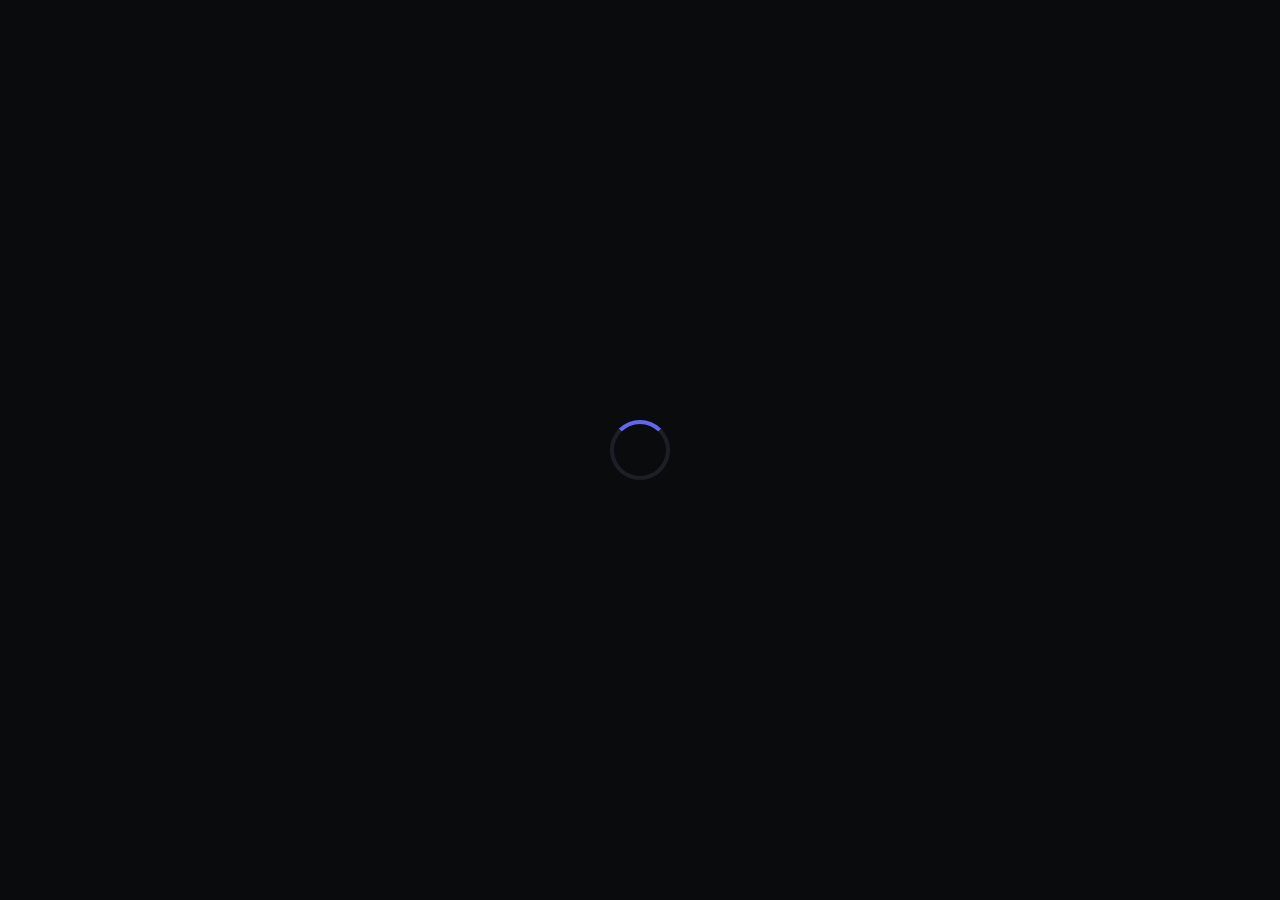
==== commit 085f0d54: "api online" ====
--- a/frontend/dashboard.html
+++ b/frontend/dashboard.html
@@ -610,7 +610,7 @@
 // ════════════════════════════════════════════════════
 // STORAGE LOCAL
 // ════════════════════════════════════════════════════
-const API='http://localhost:5000/api';
+const API_URL = "https://financepro-api.onrender.com";
 function ls(k,d){try{const v=localStorage.getItem(k);return v?JSON.parse(v):d;}catch(e){return d;}}
 function lsSet(k,v){localStorage.setItem(k,JSON.stringify(v));}
 
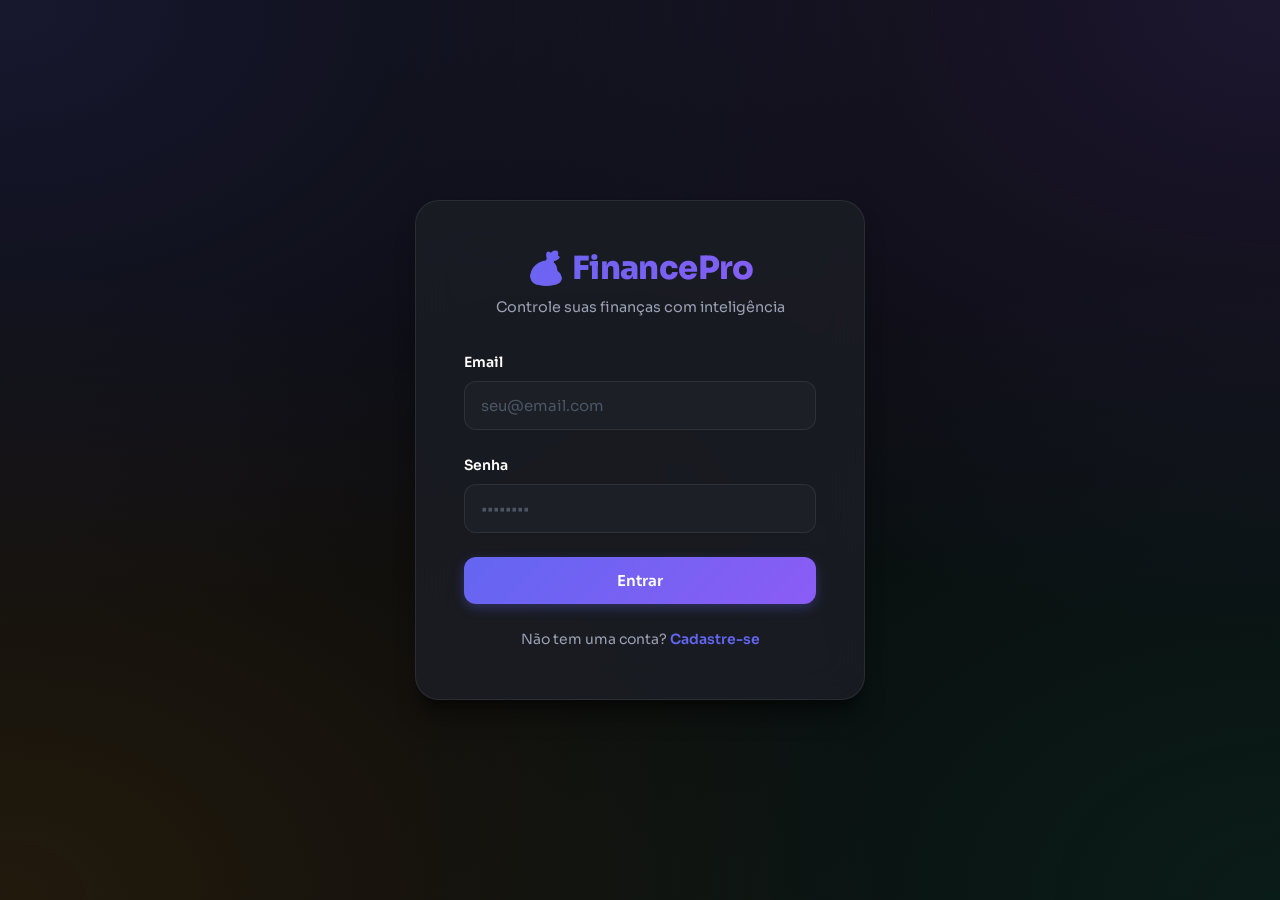
==== commit 413e90f1: "fix api url" ====
--- a/frontend/dashboard.html
+++ b/frontend/dashboard.html
@@ -610,7 +610,7 @@
 // ════════════════════════════════════════════════════
 // STORAGE LOCAL
 // ════════════════════════════════════════════════════
-const API_URL = "https://financepro-api.onrender.com";
+const API_URL = "https://git-init-git-add-git-commit-m-financepro-tbz5.onrender.com";
 function ls(k,d){try{const v=localStorage.getItem(k);return v?JSON.parse(v):d;}catch(e){return d;}}
 function lsSet(k,v){localStorage.setItem(k,JSON.stringify(v));}
 
